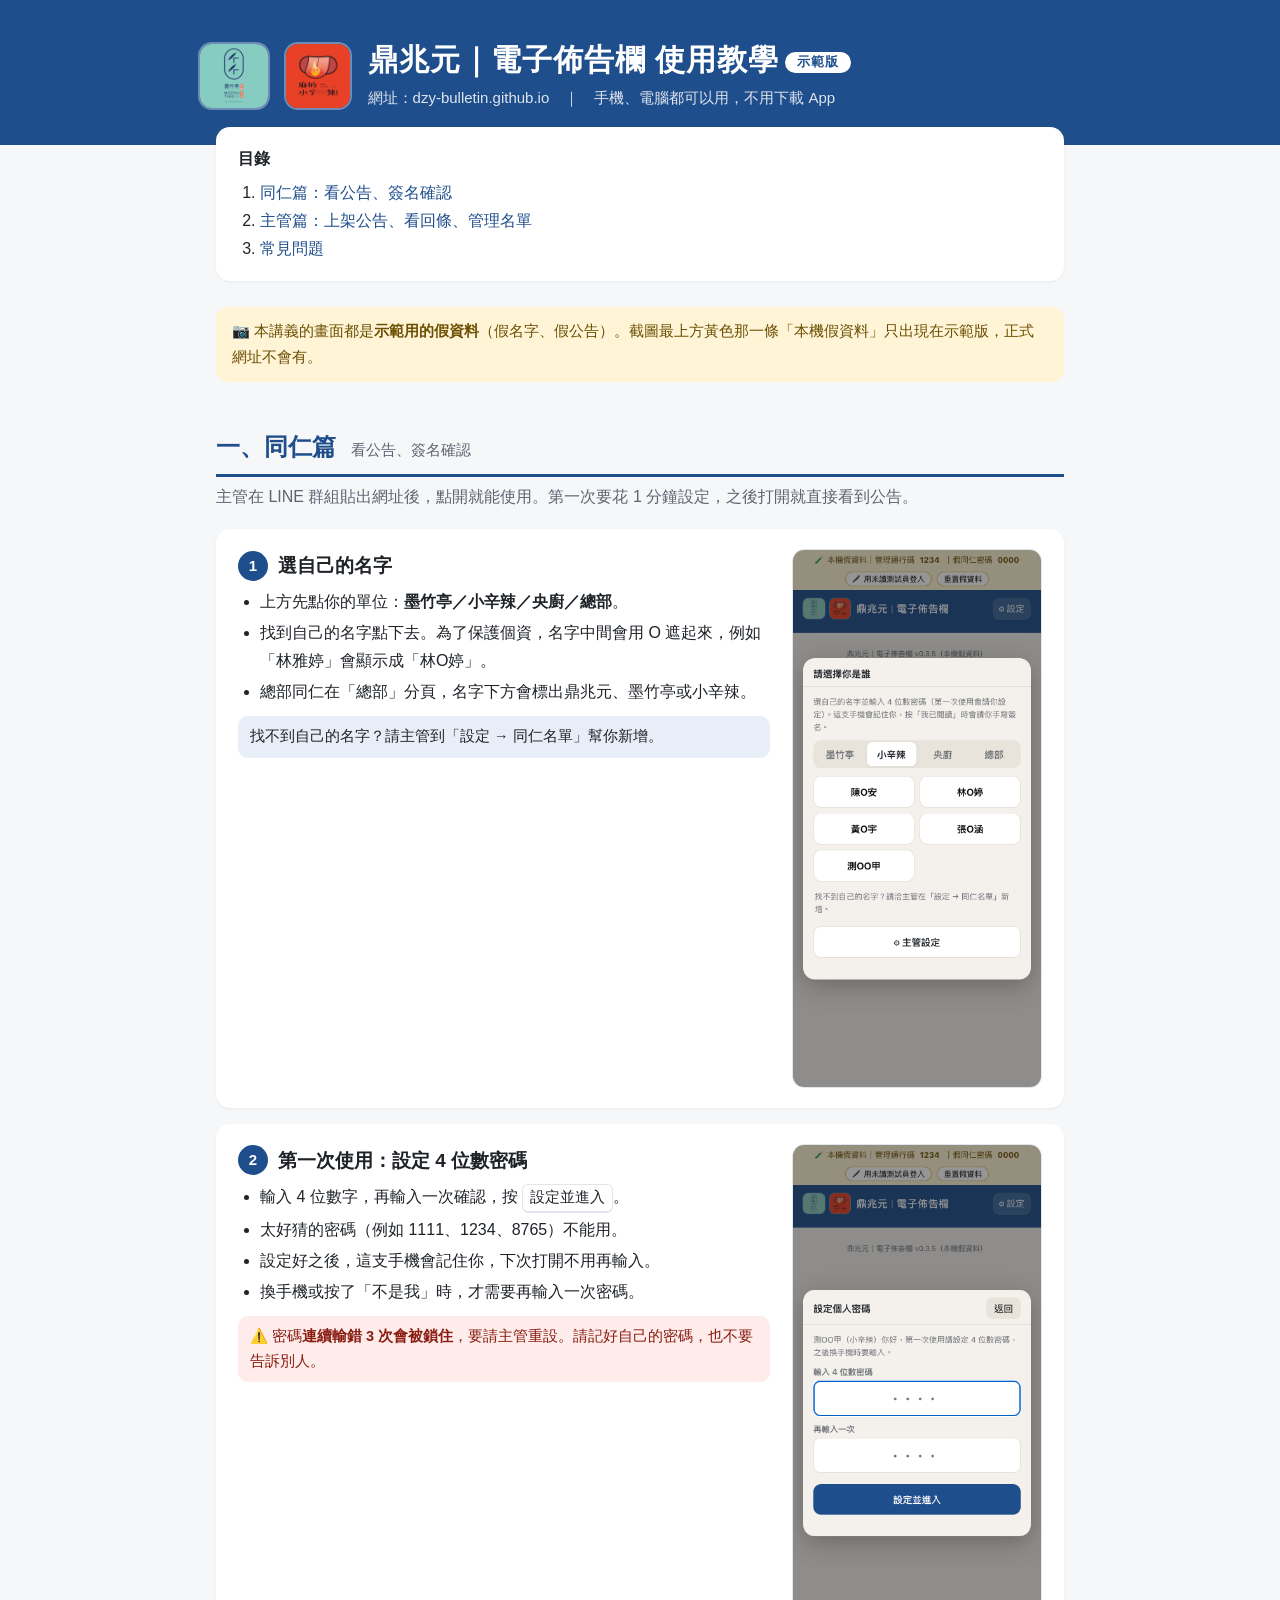
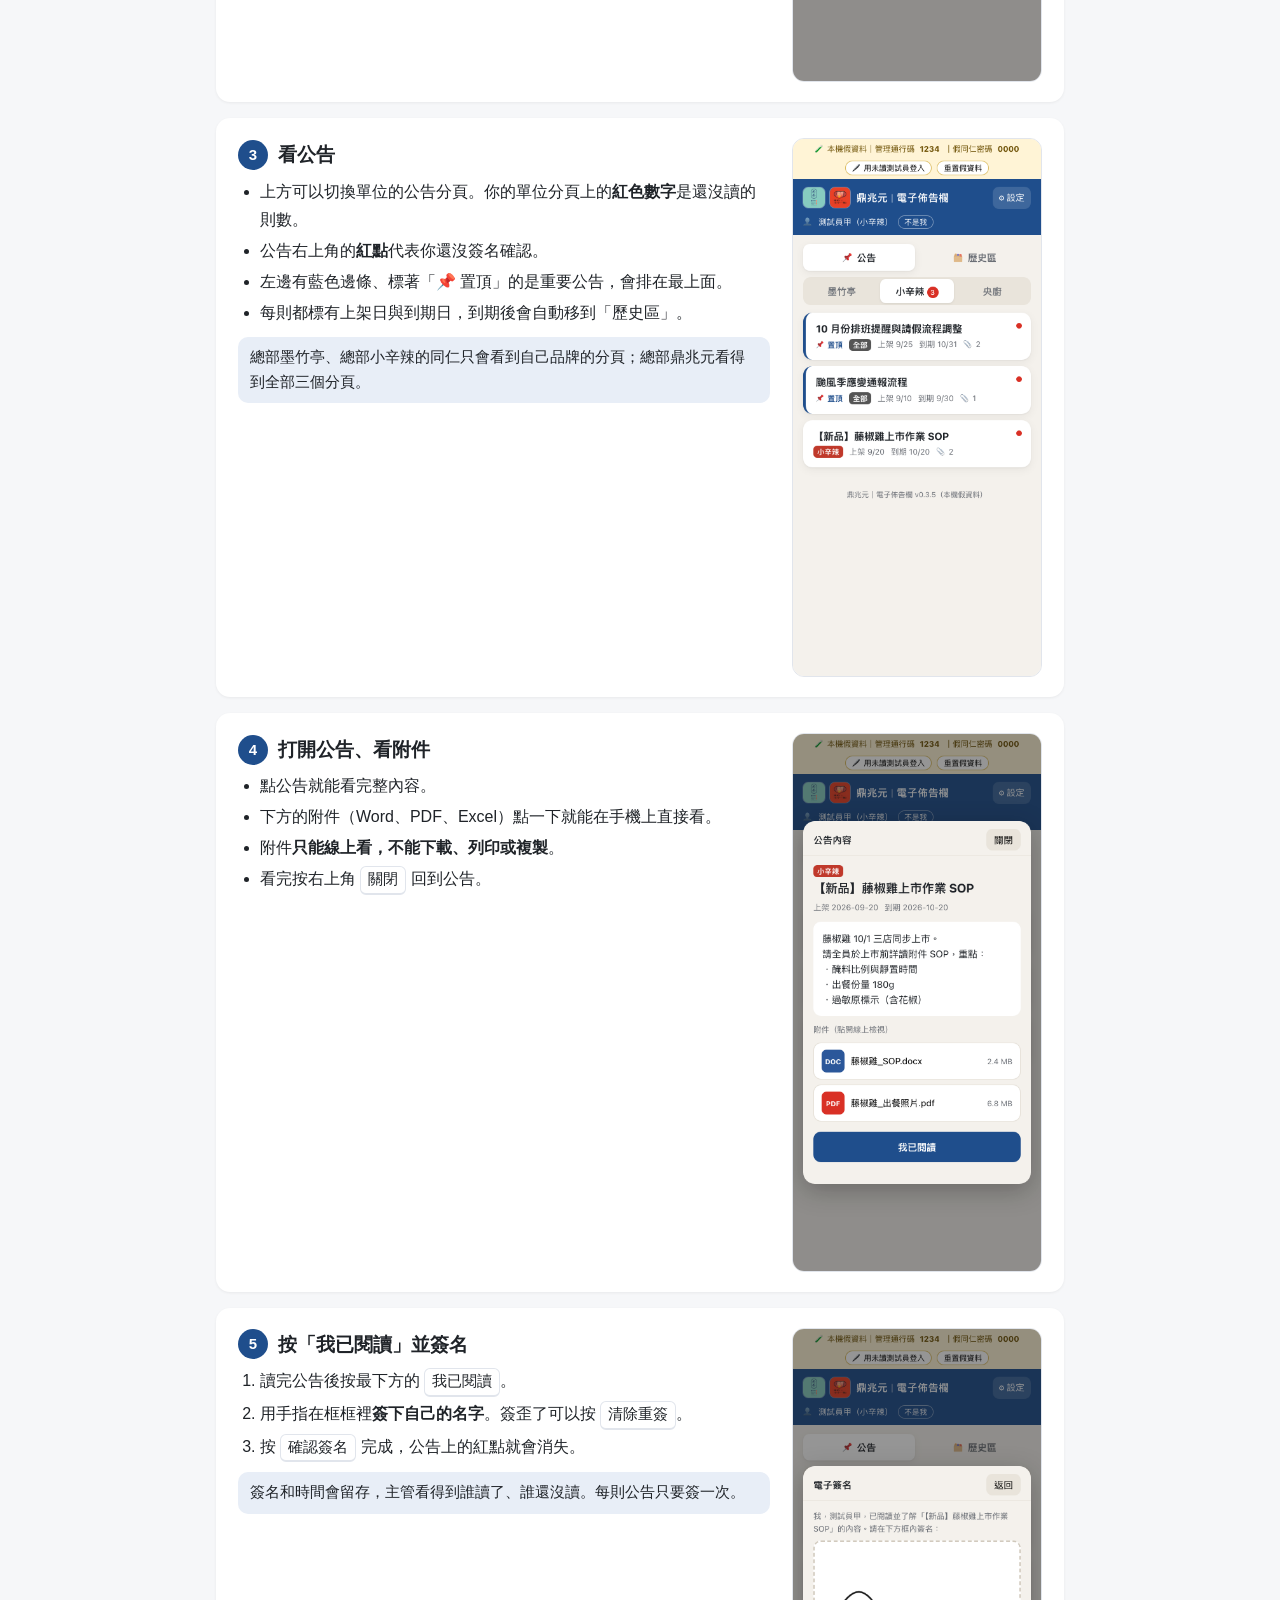
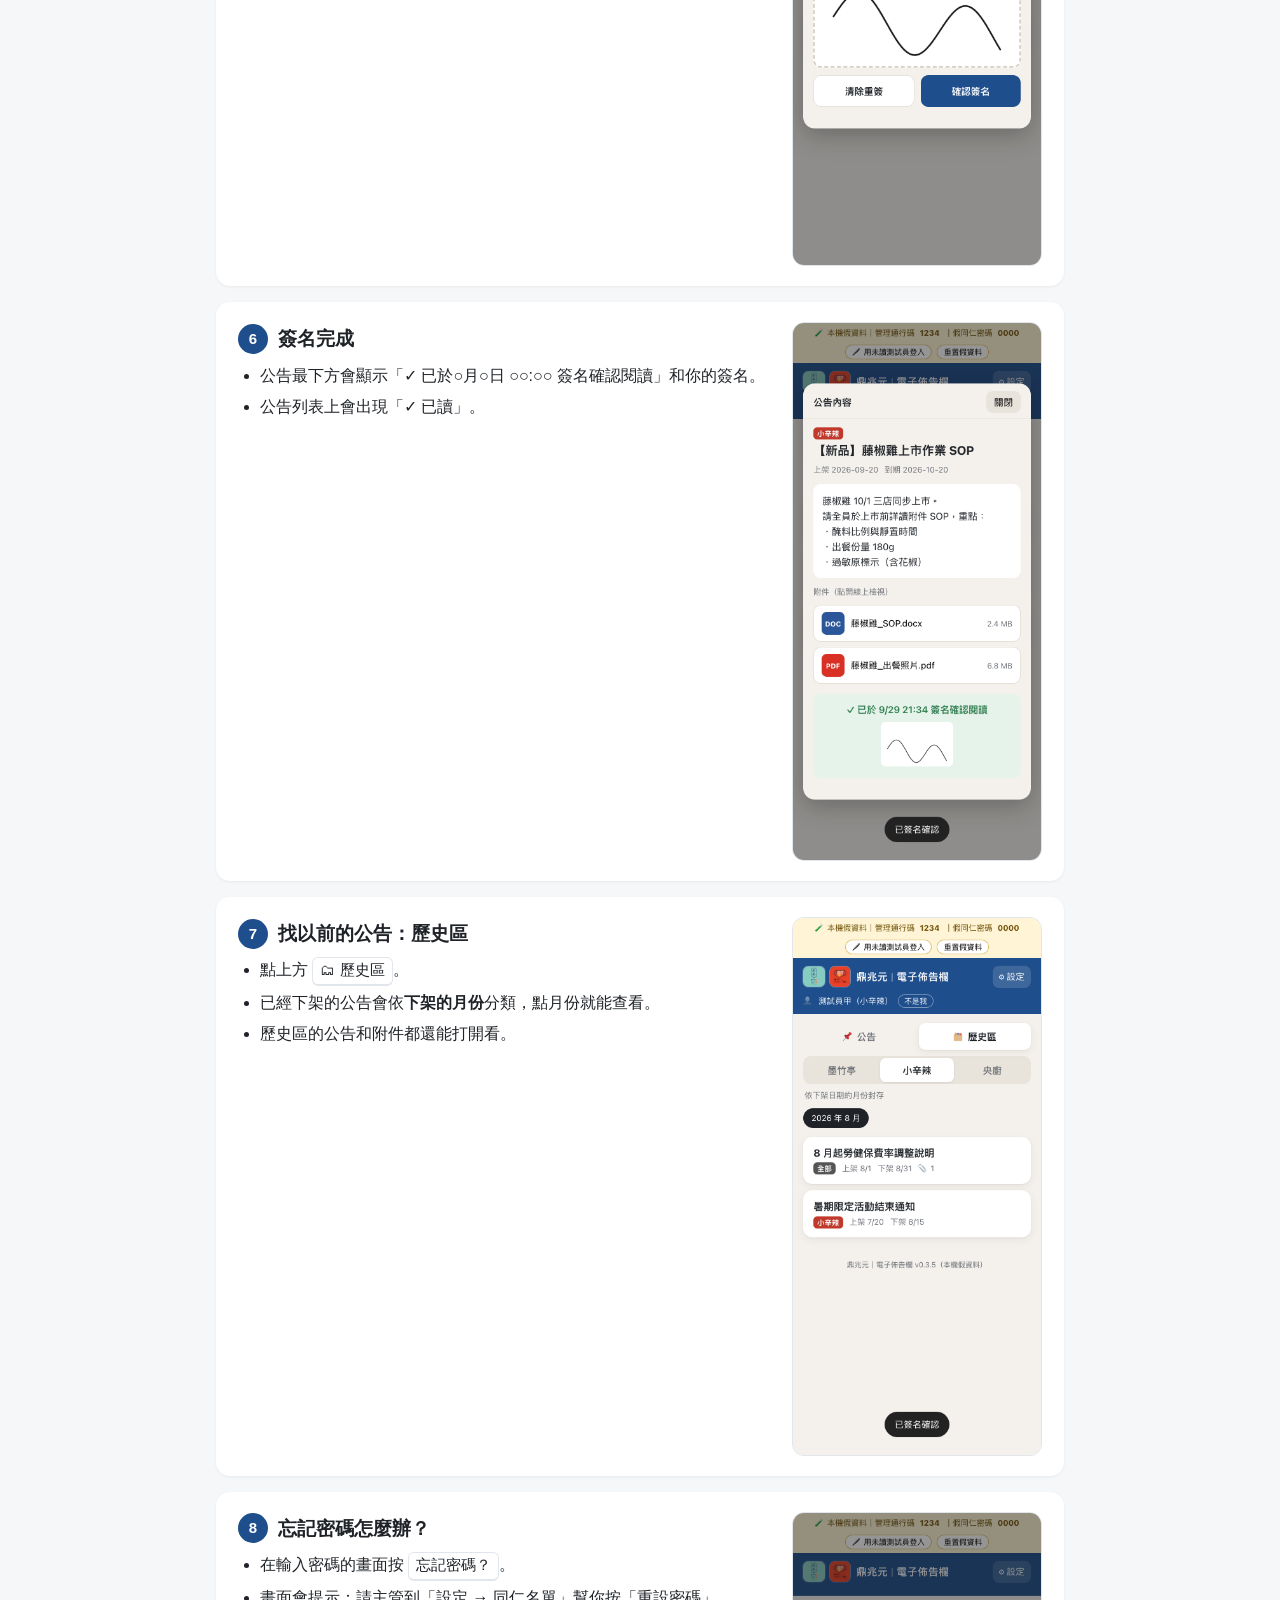
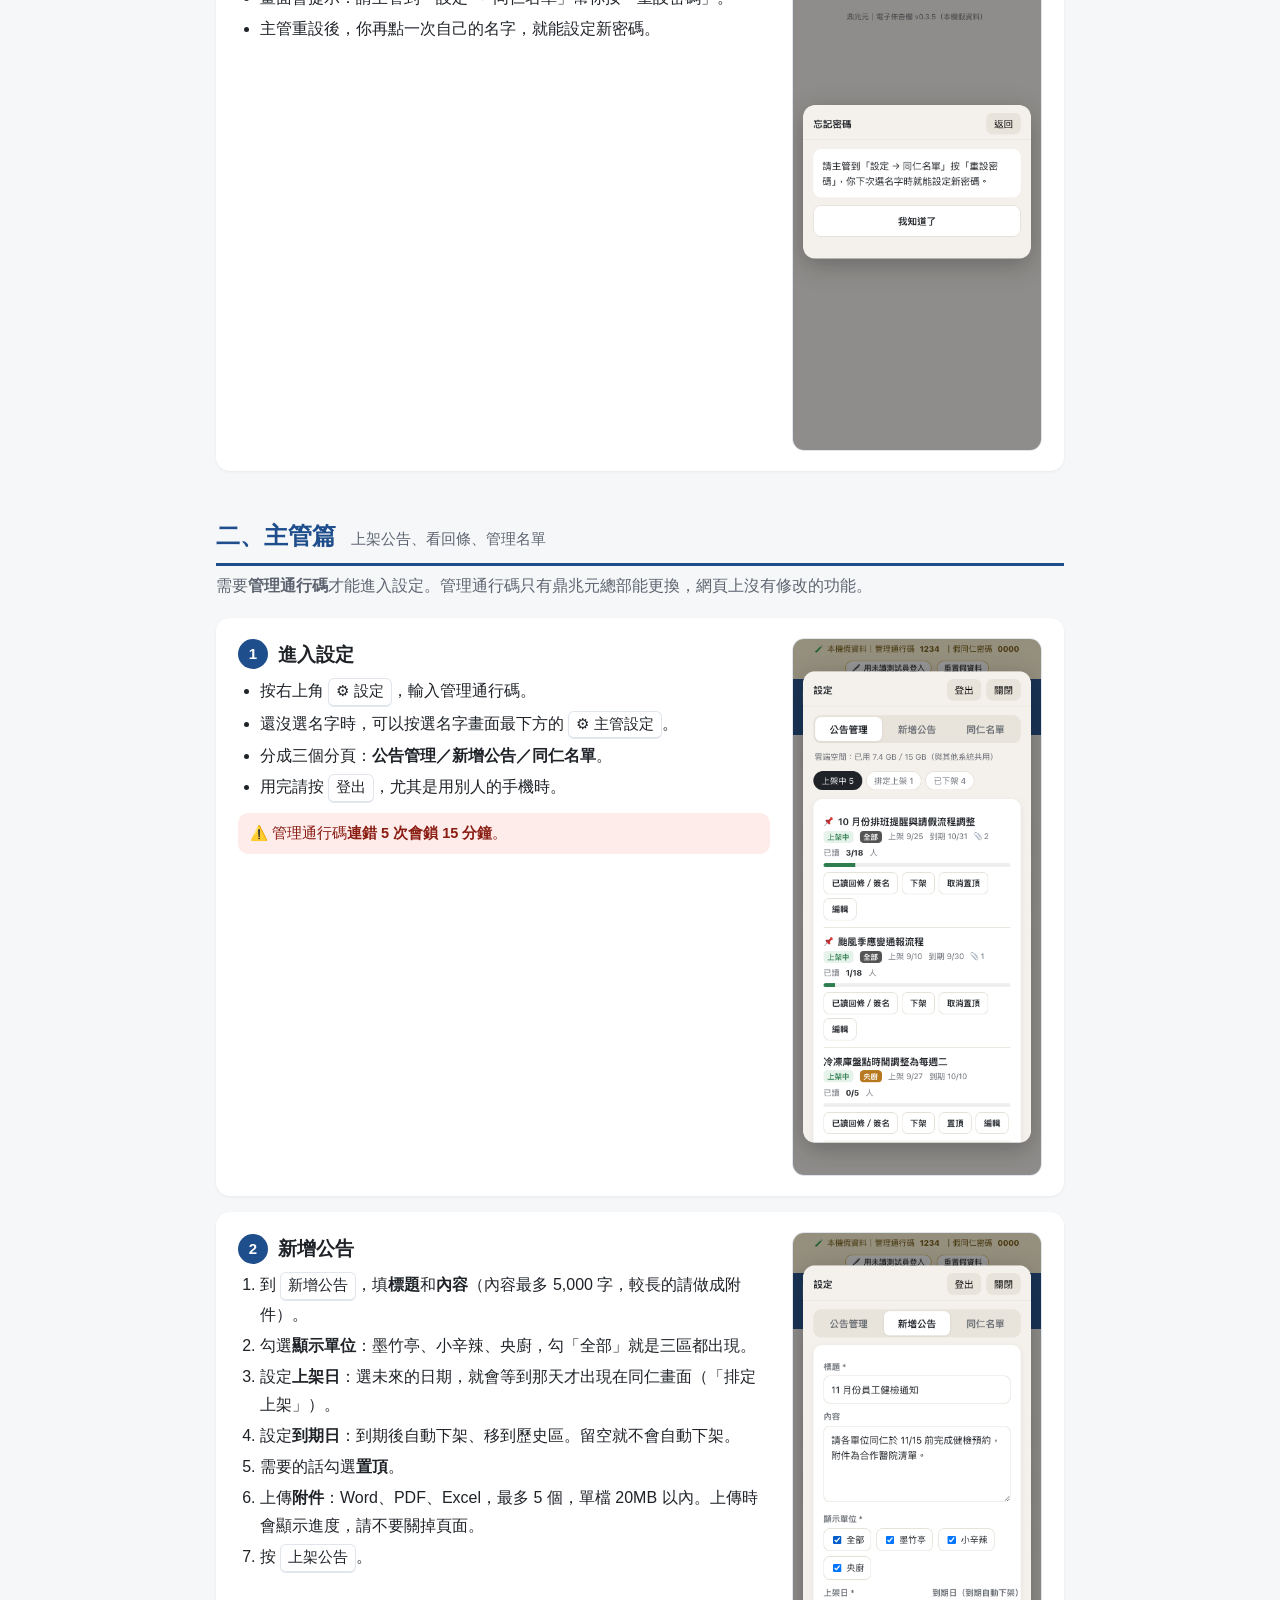
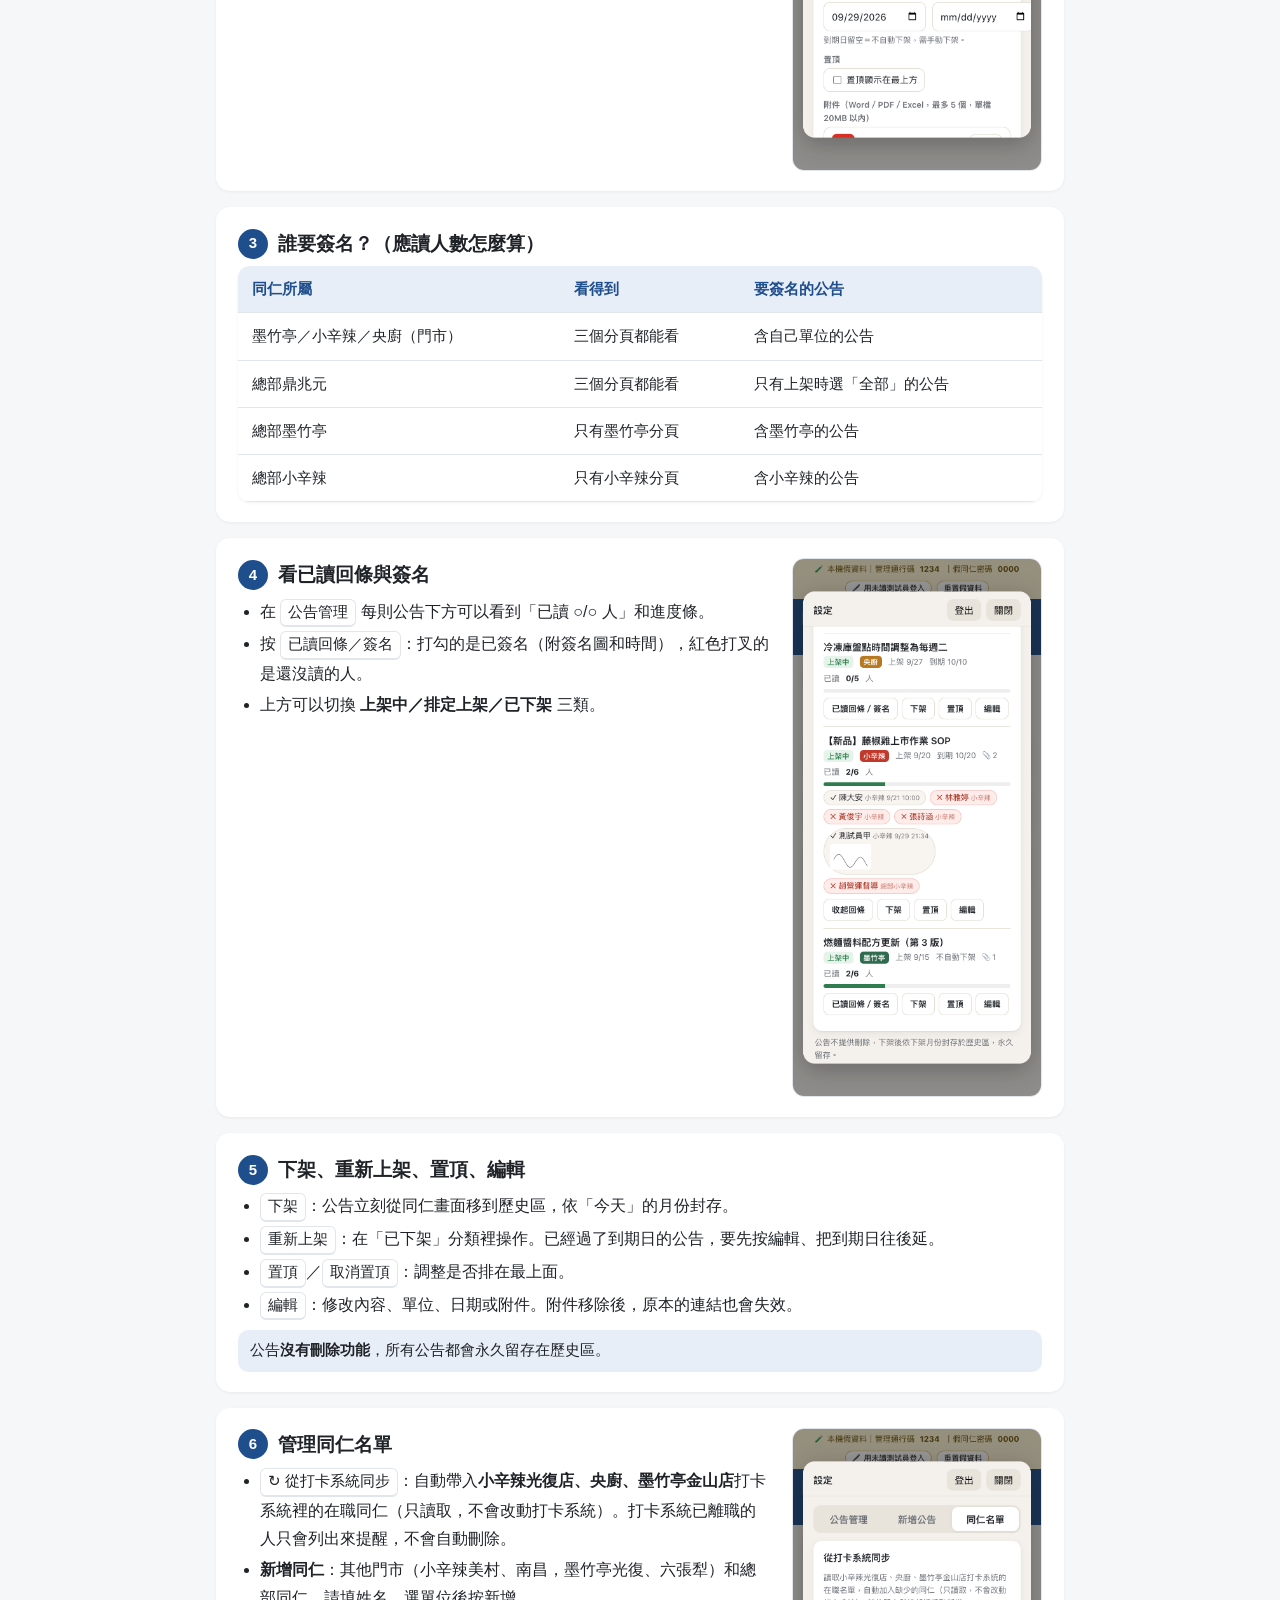
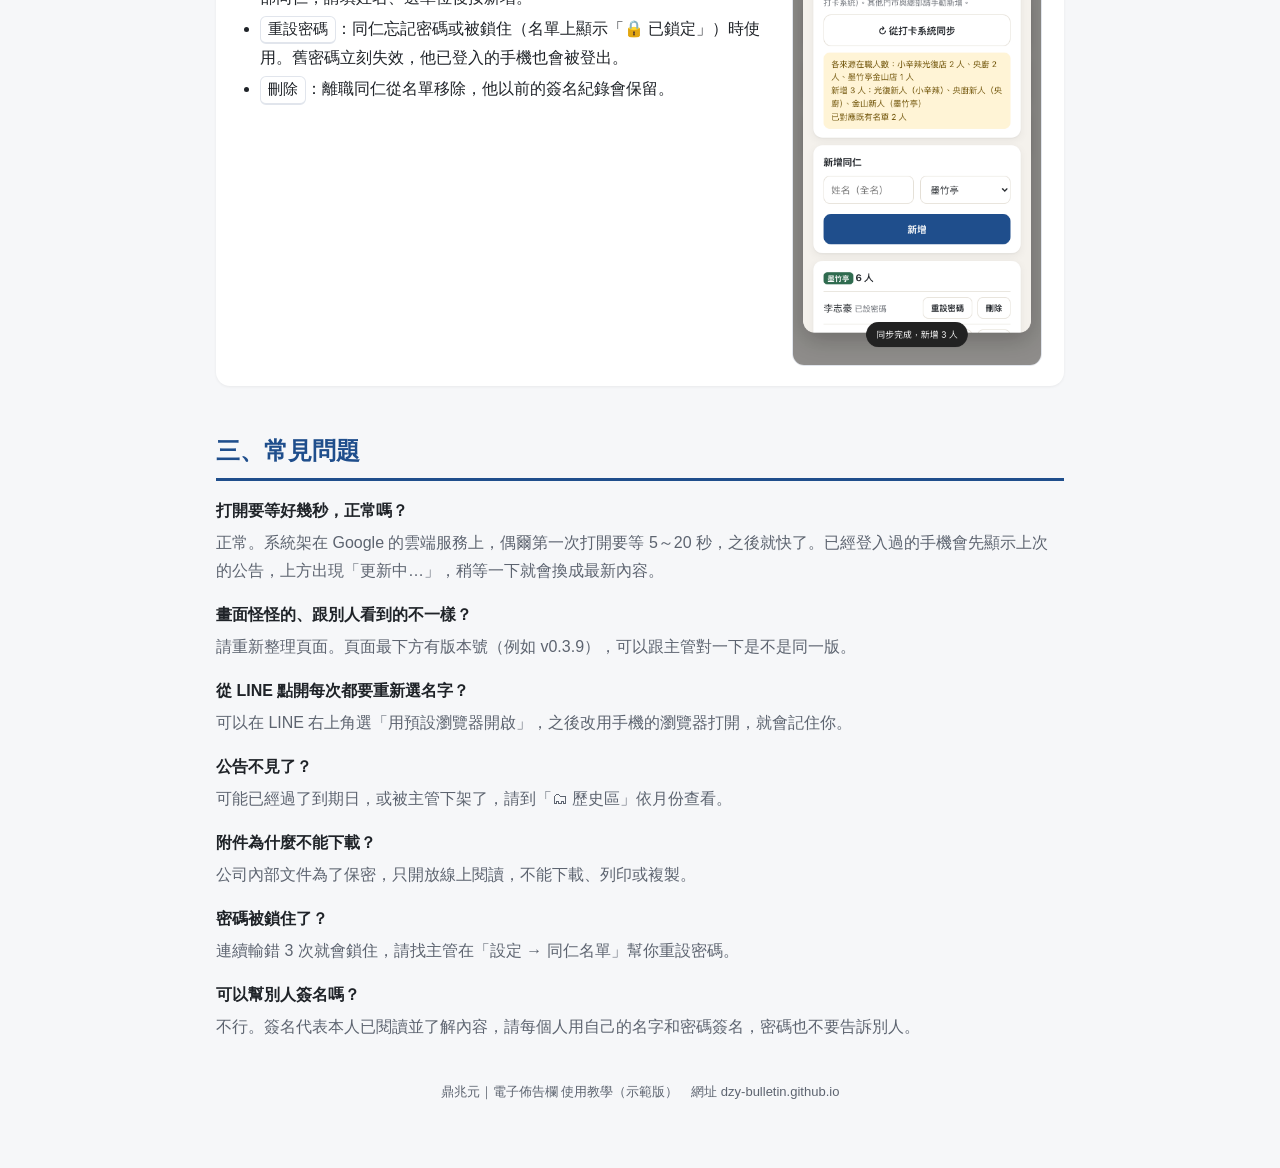
==== guide.html @ 8c230aee "docs: 使用教學講義（示範版）網頁＋A4 PDF，頁尾加教學連結 Co-Authored-By: Claude Opus 5.5 <noreply@anthropic.com>" ====
<!doctype html>
<html lang="zh-Hant">
<head>
<meta charset="utf-8">
<meta name="viewport" content="width=device-width, initial-scale=1">
<meta name="robots" content="noindex,nofollow">
<title>電子佈告欄使用教學</title>
<meta name="description" content="鼎兆元｜電子佈告欄 使用教學（示範版）：同仁如何看公告、簽名確認；主管如何上架公告、看回條、管理名單。">
<meta property="og:title" content="鼎兆元｜電子佈告欄 使用教學">
<meta property="og:description" content="同仁看公告與簽名確認、主管上架公告與管理名單，一次看懂。">
<meta property="og:image" content="https://dzy-bulletin.github.io/assets/og.jpg">
<link rel="icon" href="assets/logo-mzt.png">
<style>
:root{--brand:#1F4E8C;--brand-soft:#e8eef7;--ink:#1f2328;--sub:#5d6470;--line:#e1e5ec;--bg:#f6f7f9;--card:#fff;--warn:#fff4d6;--warn-ink:#6b4e00}
*{box-sizing:border-box}
html,body{margin:0}
body{background:var(--bg);color:var(--ink);font:16px/1.75 -apple-system,BlinkMacSystemFont,"PingFang TC","Noto Sans TC","Microsoft JhengHei",sans-serif;-webkit-font-smoothing:antialiased}
.wrap{max-width:880px;margin:0 auto;padding:0 16px 64px}
header.cover{background:var(--brand);color:#fff;padding:40px 16px 34px}
header.cover .in{max-width:880px;margin:0 auto;display:flex;gap:18px;align-items:center;flex-wrap:wrap}
header.cover img{height:64px;border-radius:12px;box-shadow:0 0 0 2px rgba(255,255,255,.35)}
header.cover h1{margin:0;font-size:30px;letter-spacing:1px;line-height:1.3}
header.cover p{margin:6px 0 0;opacity:.85;font-size:15px}
.badge{display:inline-block;background:#fff;color:var(--brand);font-weight:700;font-size:13px;border-radius:999px;padding:2px 12px;margin-left:6px;vertical-align:4px}
nav.toc{background:var(--card);border-radius:14px;box-shadow:0 1px 3px rgba(0,0,0,.06);padding:18px 22px;margin:-18px 0 26px;position:relative}
nav.toc b{display:block;margin-bottom:6px}
nav.toc ol{margin:0;padding-left:22px}
nav.toc a{color:var(--brand);text-decoration:none}
.note{background:var(--warn);color:var(--warn-ink);border-radius:12px;padding:12px 16px;font-size:14.5px;margin:0 0 22px}
h2{font-size:24px;margin:44px 0 6px;color:var(--brand);border-bottom:3px solid var(--brand);padding-bottom:6px}
h2 small{font-size:15px;color:var(--sub);font-weight:400;margin-left:8px}
.lead{color:var(--sub);margin:4px 0 18px}
.step{background:var(--card);border-radius:14px;box-shadow:0 1px 3px rgba(0,0,0,.06);padding:20px 22px;margin:0 0 16px;display:grid;grid-template-columns:1fr 250px;gap:22px;align-items:start;break-inside:avoid;page-break-inside:avoid}
.step.noimg{grid-template-columns:1fr}
.step h3{margin:0 0 6px;font-size:19px;display:flex;align-items:center;gap:10px}
.num{flex:none;width:30px;height:30px;border-radius:50%;background:var(--brand);color:#fff;display:grid;place-items:center;font-size:15px;font-weight:700}
.step ul,.step ol{margin:6px 0 0;padding-left:22px}
.step li{margin:3px 0}
.step img{width:100%;border-radius:12px;border:1px solid var(--line);display:block}
.tip{background:var(--brand-soft);border-radius:10px;padding:8px 12px;font-size:14.5px;margin-top:10px}
.warn{background:#fdecea;color:#8a1c12;border-radius:10px;padding:8px 12px;font-size:14.5px;margin-top:10px}
kbd{display:inline-block;background:#fff;border:1px solid var(--line);border-bottom-width:2px;border-radius:6px;padding:0 7px;font:inherit;font-size:.92em;white-space:nowrap}
table{width:100%;border-collapse:collapse;background:var(--card);border-radius:12px;overflow:hidden;box-shadow:0 1px 3px rgba(0,0,0,.06);font-size:15px}
th,td{padding:10px 14px;border-bottom:1px solid var(--line);text-align:left;vertical-align:top}
th{background:var(--brand-soft);color:var(--brand);white-space:nowrap}
.faq dt{font-weight:700;margin-top:16px}
.faq dd{margin:4px 0 0 0;color:var(--sub)}
footer{color:var(--sub);font-size:13px;text-align:center;margin-top:40px}
@media (max-width:640px){
  header.cover h1{font-size:24px}
  .step{grid-template-columns:1fr;padding:18px}
  .step img{max-width:300px;margin:0 auto}
}
@media print{
  @page{size:A4;margin:12mm}
  body{background:#fff;font-size:12.5pt}
  header.cover{-webkit-print-color-adjust:exact;print-color-adjust:exact;padding:24px 16px}
  nav.toc,.step,table{box-shadow:none;border:1px solid var(--line)}
  .step{grid-template-columns:1fr 200px}
  h2{break-before:page;page-break-before:always;margin-top:0}
  h2.first{break-before:auto;page-break-before:auto}
  a{color:inherit;text-decoration:none}
  .num,.badge,th,.tip,.warn,.note{-webkit-print-color-adjust:exact;print-color-adjust:exact}
}
</style>
</head>
<body>

<header class="cover"><div class="in">
  <img src="assets/logo-mzt.png" alt="墨竹亭"><img src="assets/logo-mala.jpg" alt="麻的小辛辣">
  <div><h1>鼎兆元｜電子佈告欄 使用教學<span class="badge">示範版</span></h1>
  <p>網址：dzy-bulletin.github.io　｜　手機、電腦都可以用，不用下載 App</p></div>
</div></header>

<main class="wrap">
<nav class="toc"><b>目錄</b><ol>
  <li><a href="#staff">同仁篇：看公告、簽名確認</a></li>
  <li><a href="#admin">主管篇：上架公告、看回條、管理名單</a></li>
  <li><a href="#faq">常見問題</a></li>
</ol></nav>

<div class="note">📷 本講義的畫面都是<b>示範用的假資料</b>（假名字、假公告）。截圖最上方黃色那一條「本機假資料」只出現在示範版，正式網址不會有。</div>

<!-- ================= 同仁篇 ================= -->
<h2 id="staff" class="first">一、同仁篇 <small>看公告、簽名確認</small></h2>
<p class="lead">主管在 LINE 群組貼出網址後，點開就能使用。第一次要花 1 分鐘設定，之後打開就直接看到公告。</p>

<section class="step"><div>
  <h3><span class="num">1</span>選自己的名字</h3>
  <ul>
    <li>上方先點你的單位：<b>墨竹亭／小辛辣／央廚／總部</b>。</li>
    <li>找到自己的名字點下去。為了保護個資，名字中間會用 O 遮起來，例如「林雅婷」會顯示成「林O婷」。</li>
    <li>總部同仁在「總部」分頁，名字下方會標出鼎兆元、墨竹亭或小辛辣。</li>
  </ul>
  <div class="tip">找不到自己的名字？請主管到「設定 → 同仁名單」幫你新增。</div>
</div><img src="docs/screens/01-選名字.png" alt="選名字畫面"></section>

<section class="step"><div>
  <h3><span class="num">2</span>第一次使用：設定 4 位數密碼</h3>
  <ul>
    <li>輸入 4 位數字，再輸入一次確認，按 <kbd>設定並進入</kbd>。</li>
    <li>太好猜的密碼（例如 1111、1234、8765）不能用。</li>
    <li>設定好之後，這支手機會記住你，下次打開不用再輸入。</li>
    <li>換手機或按了「不是我」時，才需要再輸入一次密碼。</li>
  </ul>
  <div class="warn">⚠️ 密碼<b>連續輸錯 3 次會被鎖住</b>，要請主管重設。請記好自己的密碼，也不要告訴別人。</div>
</div><img src="docs/screens/03-第一次設定密碼.png" alt="設定密碼畫面"></section>

<section class="step"><div>
  <h3><span class="num">3</span>看公告</h3>
  <ul>
    <li>上方可以切換單位的公告分頁。你的單位分頁上的<b>紅色數字</b>是還沒讀的則數。</li>
    <li>公告右上角的<b>紅點</b>代表你還沒簽名確認。</li>
    <li>左邊有藍色邊條、標著「📌 置頂」的是重要公告，會排在最上面。</li>
    <li>每則都標有上架日與到期日，到期後會自動移到「歷史區」。</li>
  </ul>
  <div class="tip">總部墨竹亭、總部小辛辣的同仁只會看到自己品牌的分頁；總部鼎兆元看得到全部三個分頁。</div>
</div><img src="docs/screens/04-公告列表.png" alt="公告列表畫面"></section>

<section class="step"><div>
  <h3><span class="num">4</span>打開公告、看附件</h3>
  <ul>
    <li>點公告就能看完整內容。</li>
    <li>下方的附件（Word、PDF、Excel）點一下就能在手機上直接看。</li>
    <li>附件<b>只能線上看，不能下載、列印或複製</b>。</li>
    <li>看完按右上角 <kbd>關閉</kbd> 回到公告。</li>
  </ul>
</div><img src="docs/screens/05-公告內容.png" alt="公告內容畫面"></section>

<section class="step"><div>
  <h3><span class="num">5</span>按「我已閱讀」並簽名</h3>
  <ol>
    <li>讀完公告後按最下方的 <kbd>我已閱讀</kbd>。</li>
    <li>用手指在框框裡<b>簽下自己的名字</b>。簽歪了可以按 <kbd>清除重簽</kbd>。</li>
    <li>按 <kbd>確認簽名</kbd> 完成，公告上的紅點就會消失。</li>
  </ol>
  <div class="tip">簽名和時間會留存，主管看得到誰讀了、誰還沒讀。每則公告只要簽一次。</div>
</div><img src="docs/screens/07-手寫簽名.png" alt="手寫簽名畫面"></section>

<section class="step"><div>
  <h3><span class="num">6</span>簽名完成</h3>
  <ul>
    <li>公告最下方會顯示「✓ 已於○月○日 ○○:○○ 簽名確認閱讀」和你的簽名。</li>
    <li>公告列表上會出現「✓ 已讀」。</li>
  </ul>
</div><img src="docs/screens/08-簽名完成.png" alt="簽名完成畫面"></section>

<section class="step"><div>
  <h3><span class="num">7</span>找以前的公告：歷史區</h3>
  <ul>
    <li>點上方 <kbd>🗂 歷史區</kbd>。</li>
    <li>已經下架的公告會依<b>下架的月份</b>分類，點月份就能查看。</li>
    <li>歷史區的公告和附件都還能打開看。</li>
  </ul>
</div><img src="docs/screens/09-歷史區.png" alt="歷史區畫面"></section>

<section class="step"><div>
  <h3><span class="num">8</span>忘記密碼怎麼辦？</h3>
  <ul>
    <li>在輸入密碼的畫面按 <kbd>忘記密碼？</kbd>。</li>
    <li>畫面會提示：請主管到「設定 → 同仁名單」幫你按「重設密碼」。</li>
    <li>主管重設後，你再點一次自己的名字，就能設定新密碼。</li>
  </ul>
</div><img src="docs/screens/11-忘記密碼.png" alt="忘記密碼畫面"></section>

<!-- ================= 主管篇 ================= -->
<h2 id="admin">二、主管篇 <small>上架公告、看回條、管理名單</small></h2>
<p class="lead">需要<b>管理通行碼</b>才能進入設定。管理通行碼只有鼎兆元總部能更換，網頁上沒有修改的功能。</p>

<section class="step"><div>
  <h3><span class="num">1</span>進入設定</h3>
  <ul>
    <li>按右上角 <kbd>⚙ 設定</kbd>，輸入管理通行碼。</li>
    <li>還沒選名字時，可以按選名字畫面最下方的 <kbd>⚙ 主管設定</kbd>。</li>
    <li>分成三個分頁：<b>公告管理／新增公告／同仁名單</b>。</li>
    <li>用完請按 <kbd>登出</kbd>，尤其是用別人的手機時。</li>
  </ul>
  <div class="warn">⚠️ 管理通行碼<b>連錯 5 次會鎖 15 分鐘</b>。</div>
</div><img src="docs/screens/12-設定-公告管理.png" alt="公告管理畫面"></section>

<section class="step"><div>
  <h3><span class="num">2</span>新增公告</h3>
  <ol>
    <li>到 <kbd>新增公告</kbd>，填<b>標題</b>和<b>內容</b>（內容最多 5,000 字，較長的請做成附件）。</li>
    <li>勾選<b>顯示單位</b>：墨竹亭、小辛辣、央廚，勾「全部」就是三區都出現。</li>
    <li>設定<b>上架日</b>：選未來的日期，就會等到那天才出現在同仁畫面（「排定上架」）。</li>
    <li>設定<b>到期日</b>：到期後自動下架、移到歷史區。留空就不會自動下架。</li>
    <li>需要的話勾選<b>置頂</b>。</li>
    <li>上傳<b>附件</b>：Word、PDF、Excel，最多 5 個，單檔 20MB 以內。上傳時會顯示進度，請不要關掉頁面。</li>
    <li>按 <kbd>上架公告</kbd>。</li>
  </ol>
</div><img src="docs/screens/14-設定-新增公告.png" alt="新增公告畫面"></section>

<section class="step noimg"><div>
  <h3><span class="num">3</span>誰要簽名？（應讀人數怎麼算）</h3>
  <table>
    <tr><th>同仁所屬</th><th>看得到</th><th>要簽名的公告</th></tr>
    <tr><td>墨竹亭／小辛辣／央廚（門市）</td><td>三個分頁都能看</td><td>含自己單位的公告</td></tr>
    <tr><td>總部鼎兆元</td><td>三個分頁都能看</td><td>只有上架時選「全部」的公告</td></tr>
    <tr><td>總部墨竹亭</td><td>只有墨竹亭分頁</td><td>含墨竹亭的公告</td></tr>
    <tr><td>總部小辛辣</td><td>只有小辛辣分頁</td><td>含小辛辣的公告</td></tr>
  </table>
</div></section>

<section class="step"><div>
  <h3><span class="num">4</span>看已讀回條與簽名</h3>
  <ul>
    <li>在 <kbd>公告管理</kbd> 每則公告下方可以看到「已讀 ○/○ 人」和進度條。</li>
    <li>按 <kbd>已讀回條／簽名</kbd>：打勾的是已簽名（附簽名圖和時間），紅色打叉的是還沒讀的人。</li>
    <li>上方可以切換 <b>上架中／排定上架／已下架</b> 三類。</li>
  </ul>
</div><img src="docs/screens/13-設定-已讀回條.png" alt="已讀回條畫面"></section>

<section class="step noimg"><div>
  <h3><span class="num">5</span>下架、重新上架、置頂、編輯</h3>
  <ul>
    <li><kbd>下架</kbd>：公告立刻從同仁畫面移到歷史區，依「今天」的月份封存。</li>
    <li><kbd>重新上架</kbd>：在「已下架」分類裡操作。已經過了到期日的公告，要先按編輯、把到期日往後延。</li>
    <li><kbd>置頂</kbd>／<kbd>取消置頂</kbd>：調整是否排在最上面。</li>
    <li><kbd>編輯</kbd>：修改內容、單位、日期或附件。附件移除後，原本的連結也會失效。</li>
  </ul>
  <div class="tip">公告<b>沒有刪除功能</b>，所有公告都會永久留存在歷史區。</div>
</div></section>

<section class="step"><div>
  <h3><span class="num">6</span>管理同仁名單</h3>
  <ul>
    <li><kbd>↻ 從打卡系統同步</kbd>：自動帶入<b>小辛辣光復店、央廚、墨竹亭金山店</b>打卡系統裡的在職同仁（只讀取，不會改動打卡系統）。打卡系統已離職的人只會列出來提醒，不會自動刪除。</li>
    <li><b>新增同仁</b>：其他門市（小辛辣美村、南昌，墨竹亭光復、六張犁）和總部同仁，請填姓名、選單位後按新增。</li>
    <li><kbd>重設密碼</kbd>：同仁忘記密碼或被鎖住（名單上顯示「🔒 已鎖定」）時使用。舊密碼立刻失效，他已登入的手機也會被登出。</li>
    <li><kbd>刪除</kbd>：離職同仁從名單移除，他以前的簽名紀錄會保留。</li>
  </ul>
</div><img src="docs/screens/15-設定-同仁名單與打卡同步.png" alt="同仁名單畫面"></section>

<!-- ================= 常見問題 ================= -->
<h2 id="faq">三、常見問題</h2>
<dl class="faq">
  <dt>打開要等好幾秒，正常嗎？</dt>
  <dd>正常。系統架在 Google 的雲端服務上，偶爾第一次打開要等 5～20 秒，之後就快了。已經登入過的手機會先顯示上次的公告，上方出現「更新中…」，稍等一下就會換成最新內容。</dd>
  <dt>畫面怪怪的、跟別人看到的不一樣？</dt>
  <dd>請重新整理頁面。頁面最下方有版本號（例如 v0.3.9），可以跟主管對一下是不是同一版。</dd>
  <dt>從 LINE 點開每次都要重新選名字？</dt>
  <dd>可以在 LINE 右上角選「用預設瀏覽器開啟」，之後改用手機的瀏覽器打開，就會記住你。</dd>
  <dt>公告不見了？</dt>
  <dd>可能已經過了到期日，或被主管下架了，請到「🗂 歷史區」依月份查看。</dd>
  <dt>附件為什麼不能下載？</dt>
  <dd>公司內部文件為了保密，只開放線上閱讀，不能下載、列印或複製。</dd>
  <dt>密碼被鎖住了？</dt>
  <dd>連續輸錯 3 次就會鎖住，請找主管在「設定 → 同仁名單」幫你重設密碼。</dd>
  <dt>可以幫別人簽名嗎？</dt>
  <dd>不行。簽名代表本人已閱讀並了解內容，請每個人用自己的名字和密碼簽名，密碼也不要告訴別人。</dd>
</dl>

<footer>鼎兆元｜電子佈告欄 使用教學（示範版）　網址 dzy-bulletin.github.io</footer>
</main>
</body>
</html>
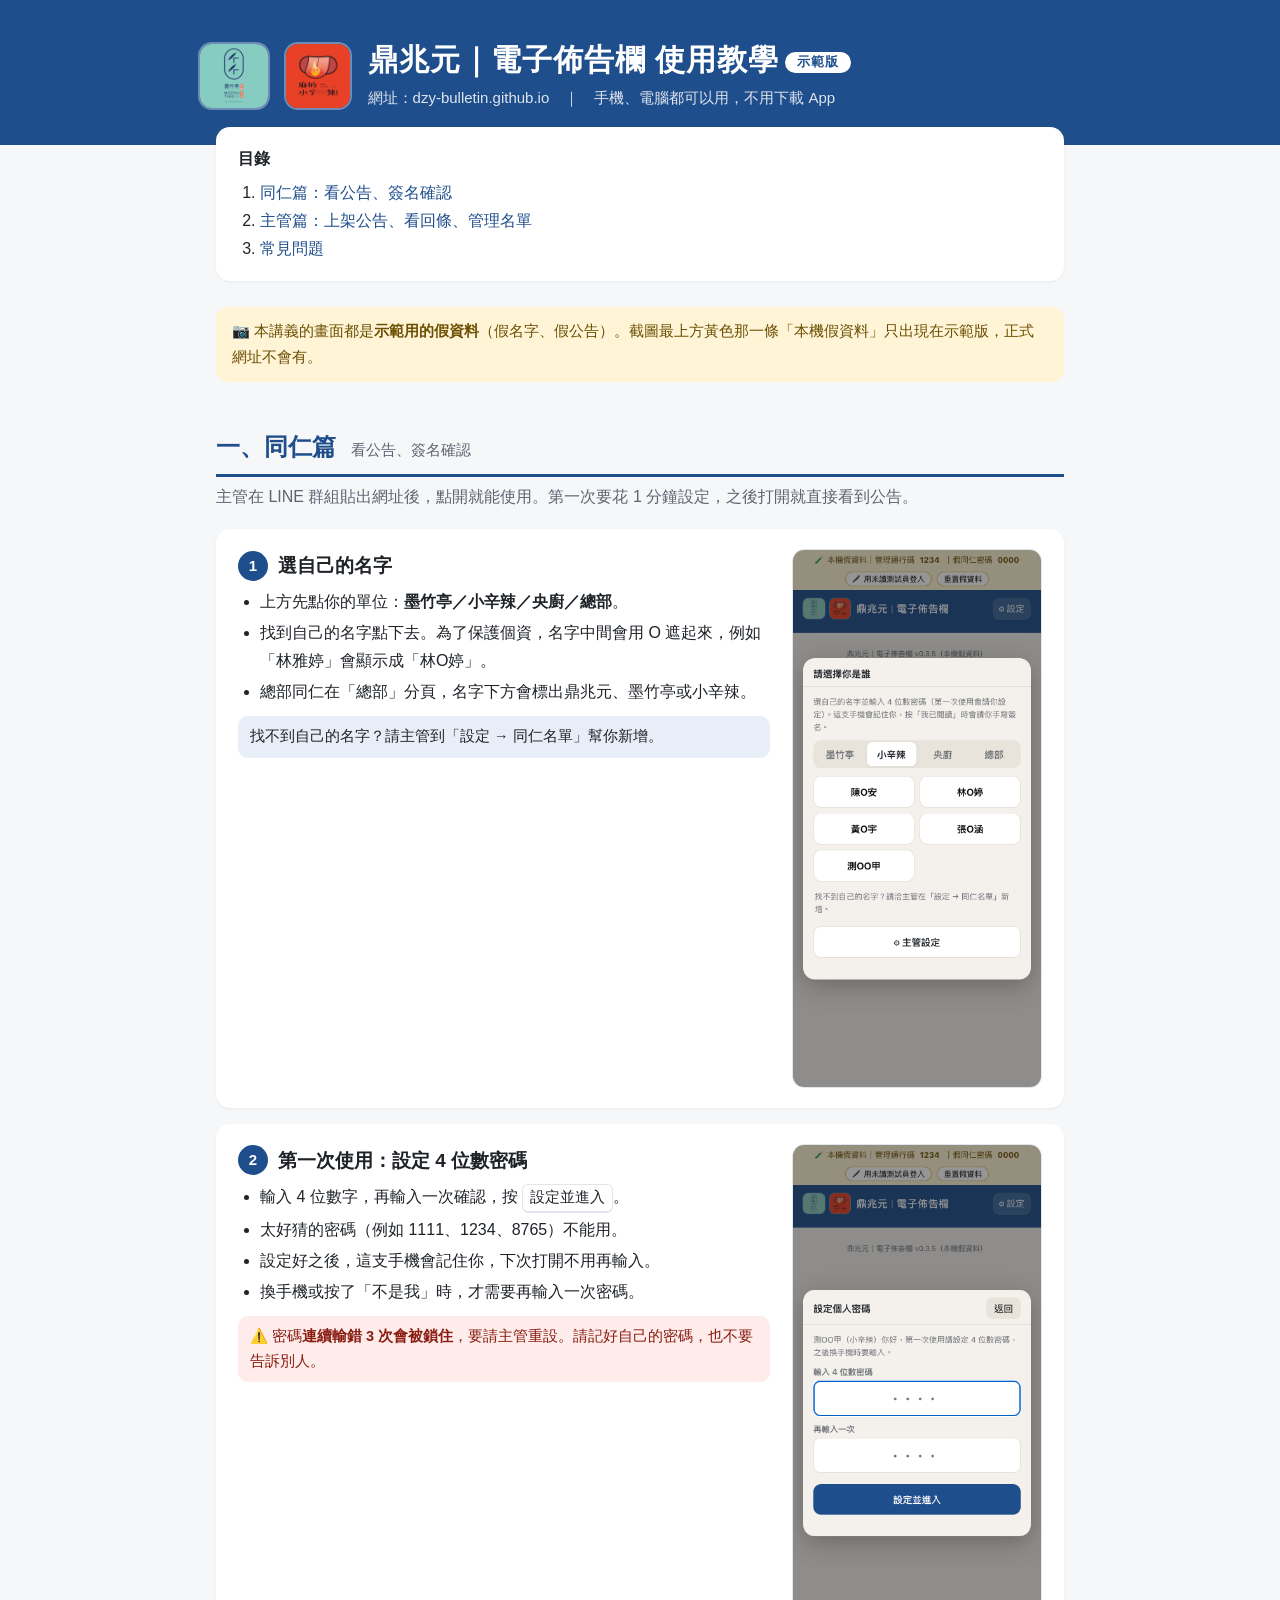
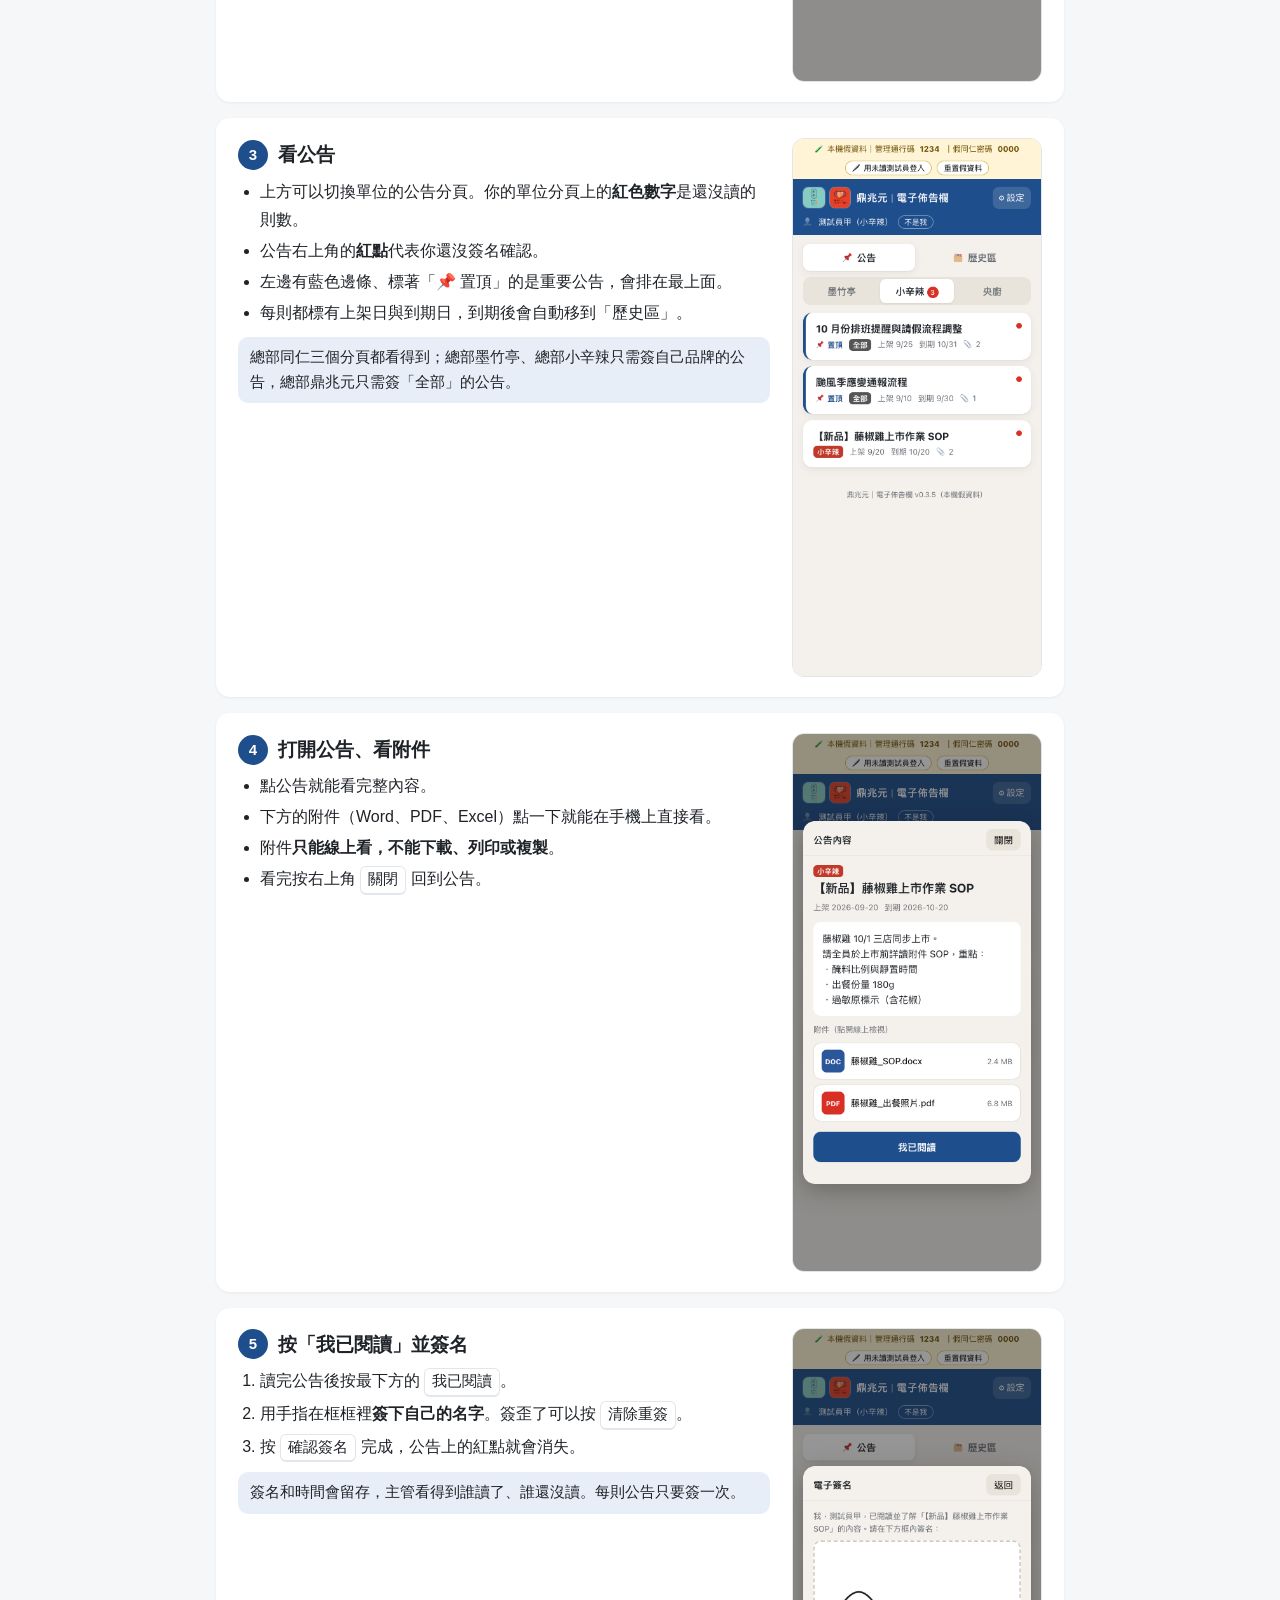
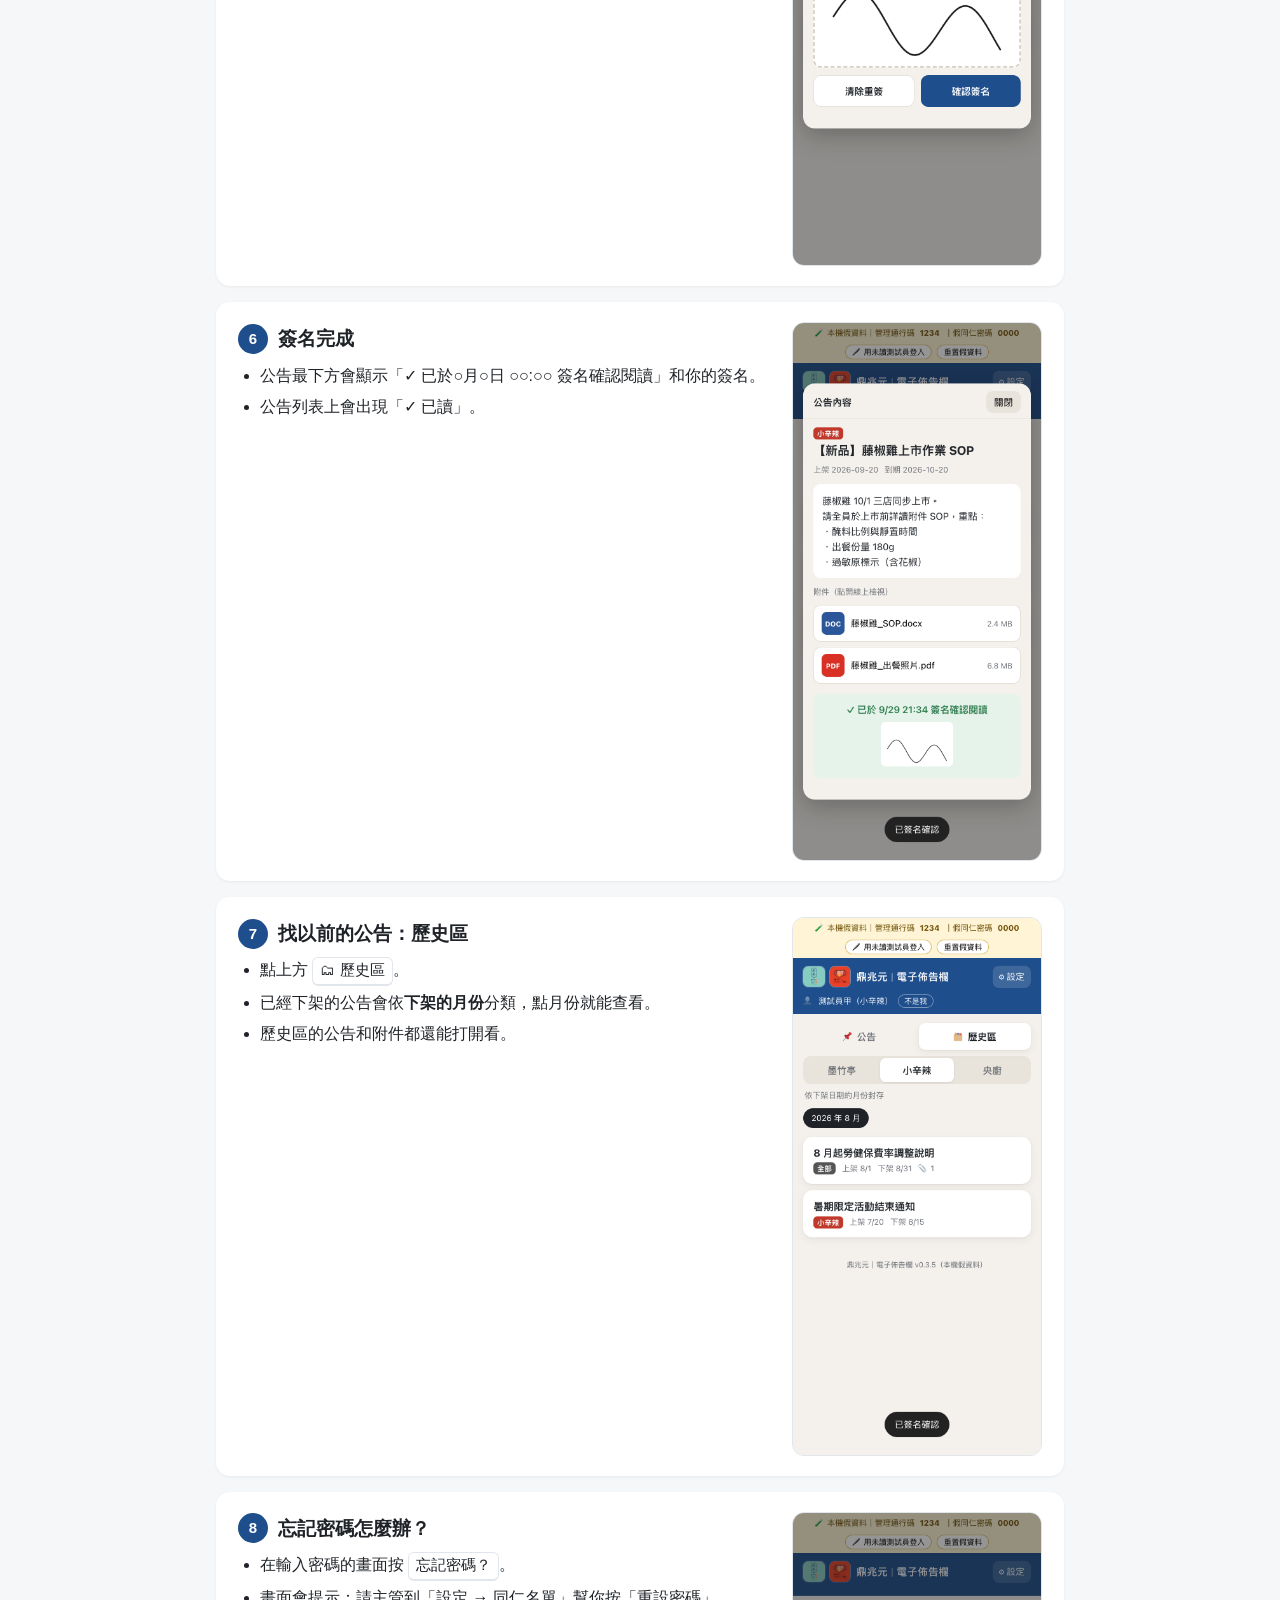
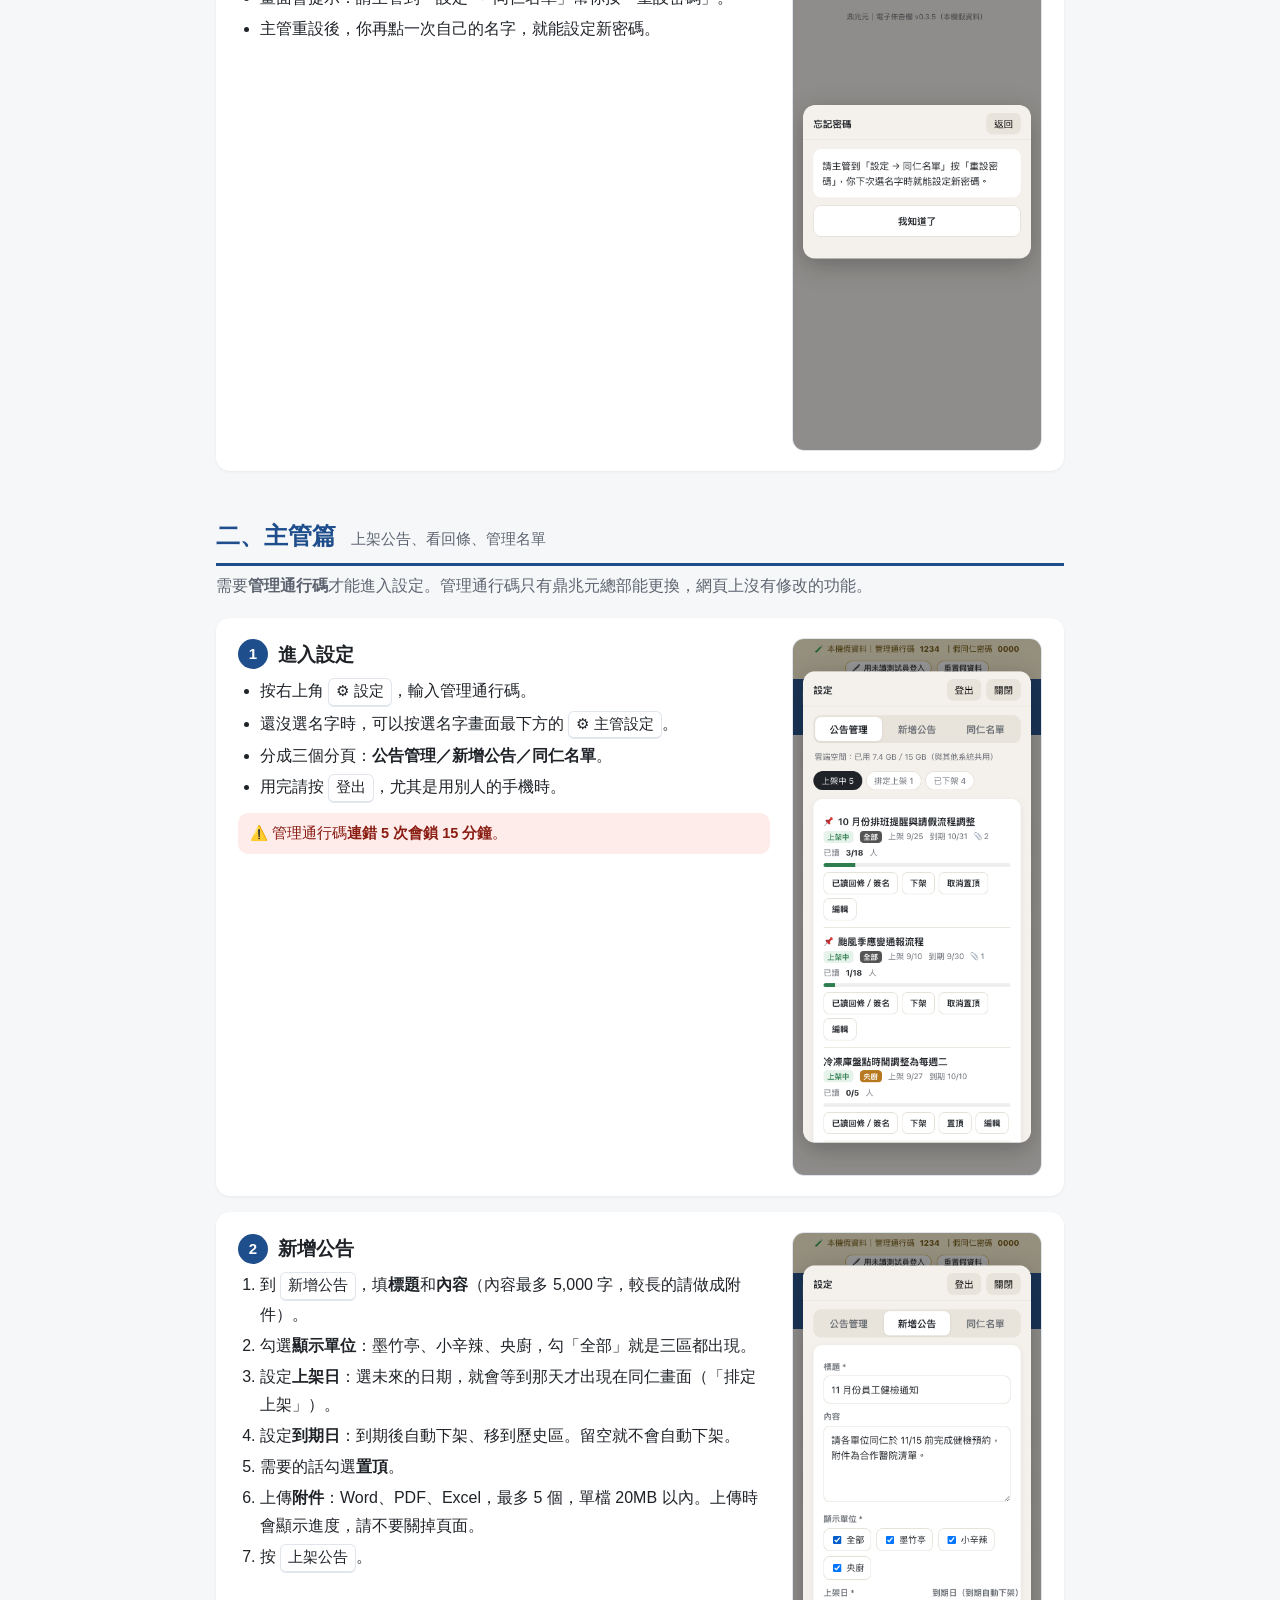
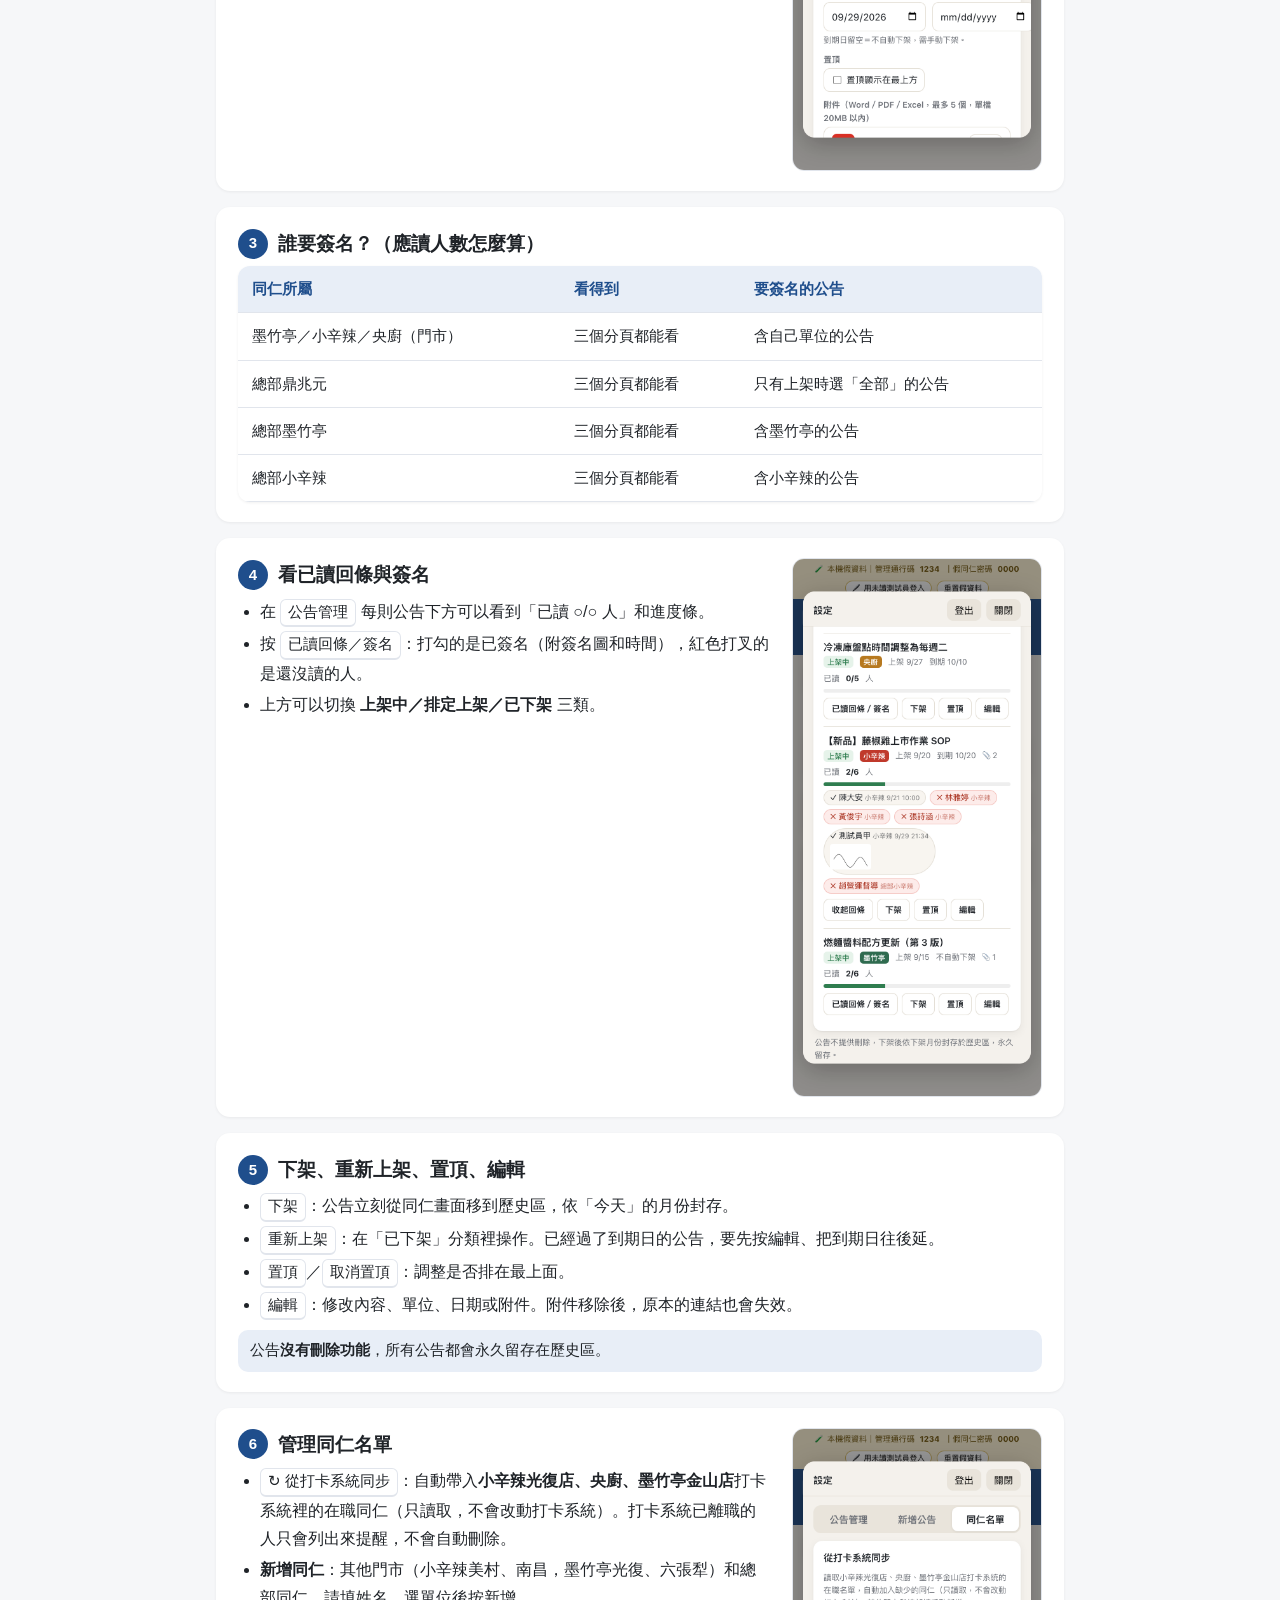
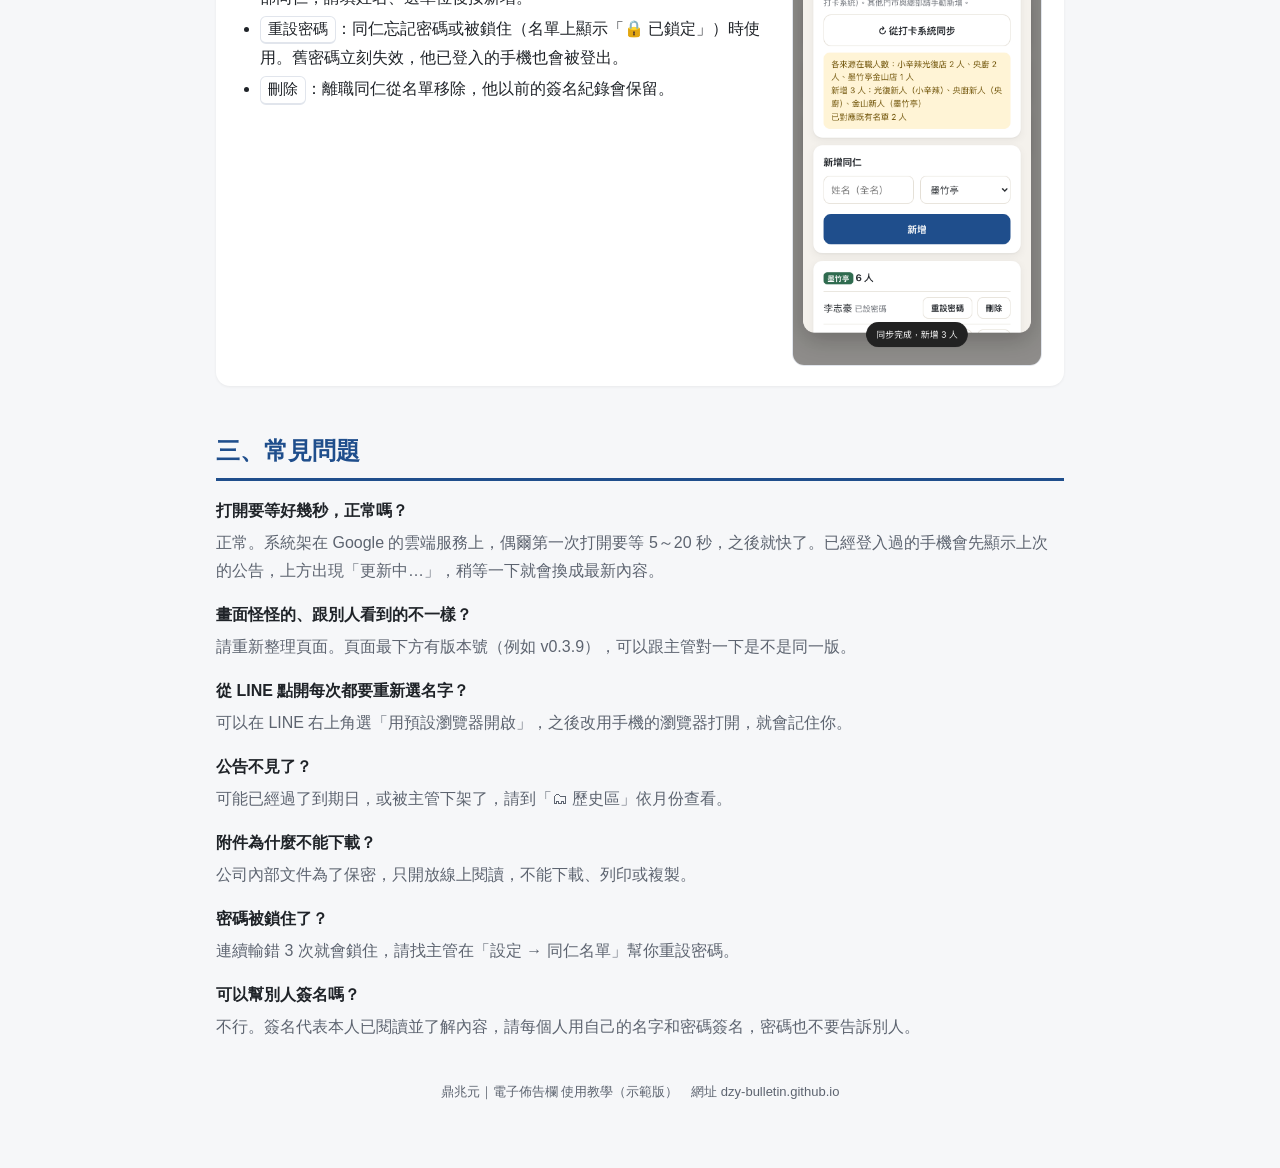
==== commit 216631a6: "v0.4.2：總部墨竹亭／小辛辣改為三個分頁都看得到，只簽自己品牌（Eason 改）；假後端加資料帶入測試注入入口 Co-Authored-By: Claude Opus 5.5 <noreply@a" ====
--- a/guide.html
+++ b/guide.html
@@ -114,7 +114,7 @@
     <li>左邊有藍色邊條、標著「📌 置頂」的是重要公告，會排在最上面。</li>
     <li>每則都標有上架日與到期日，到期後會自動移到「歷史區」。</li>
   </ul>
-  <div class="tip">總部墨竹亭、總部小辛辣的同仁只會看到自己品牌的分頁；總部鼎兆元看得到全部三個分頁。</div>
+  <div class="tip">總部同仁三個分頁都看得到；總部墨竹亭、總部小辛辣只需簽自己品牌的公告，總部鼎兆元只需簽「全部」的公告。</div>
 </div><img src="docs/screens/04-公告列表.png" alt="公告列表畫面"></section>
 
 <section class="step"><div>
@@ -197,8 +197,8 @@
     <tr><th>同仁所屬</th><th>看得到</th><th>要簽名的公告</th></tr>
     <tr><td>墨竹亭／小辛辣／央廚（門市）</td><td>三個分頁都能看</td><td>含自己單位的公告</td></tr>
     <tr><td>總部鼎兆元</td><td>三個分頁都能看</td><td>只有上架時選「全部」的公告</td></tr>
-    <tr><td>總部墨竹亭</td><td>只有墨竹亭分頁</td><td>含墨竹亭的公告</td></tr>
-    <tr><td>總部小辛辣</td><td>只有小辛辣分頁</td><td>含小辛辣的公告</td></tr>
+    <tr><td>總部墨竹亭</td><td>三個分頁都能看</td><td>含墨竹亭的公告</td></tr>
+    <tr><td>總部小辛辣</td><td>三個分頁都能看</td><td>含小辛辣的公告</td></tr>
   </table>
 </div></section>
 
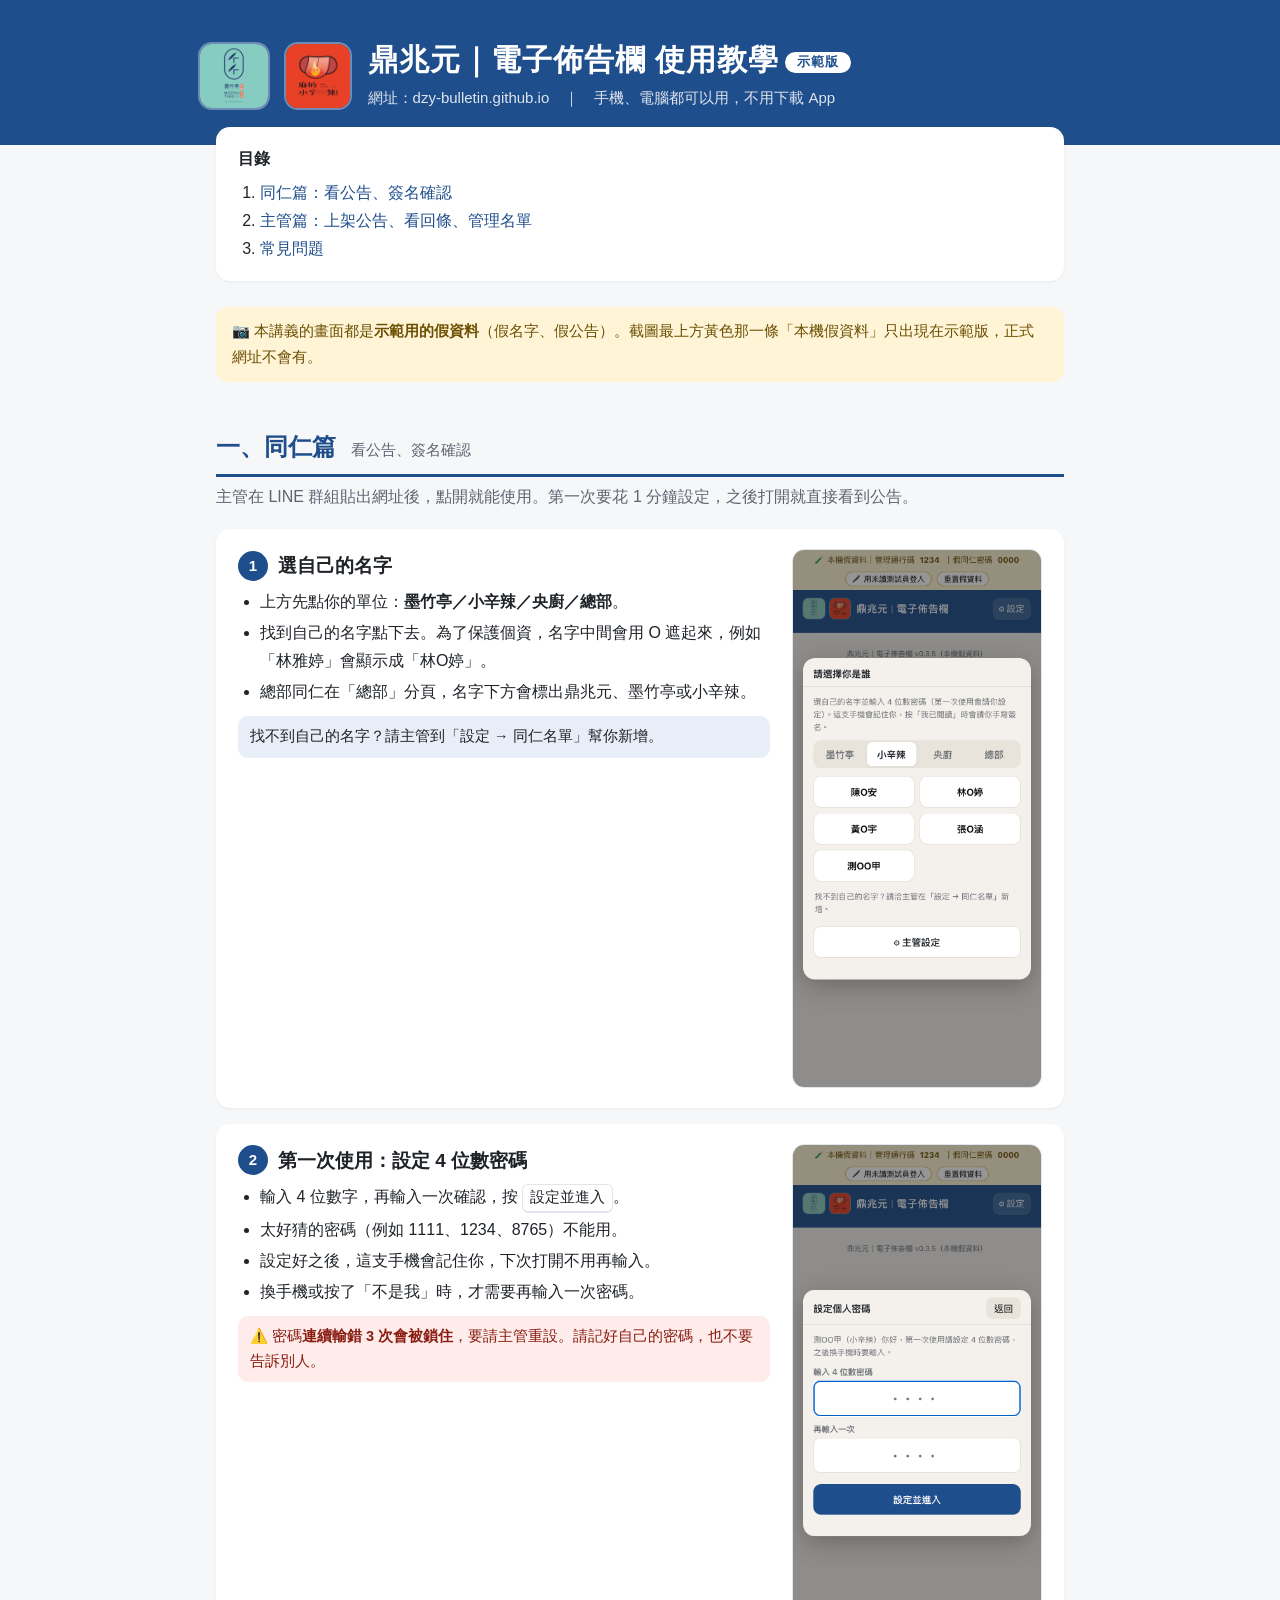
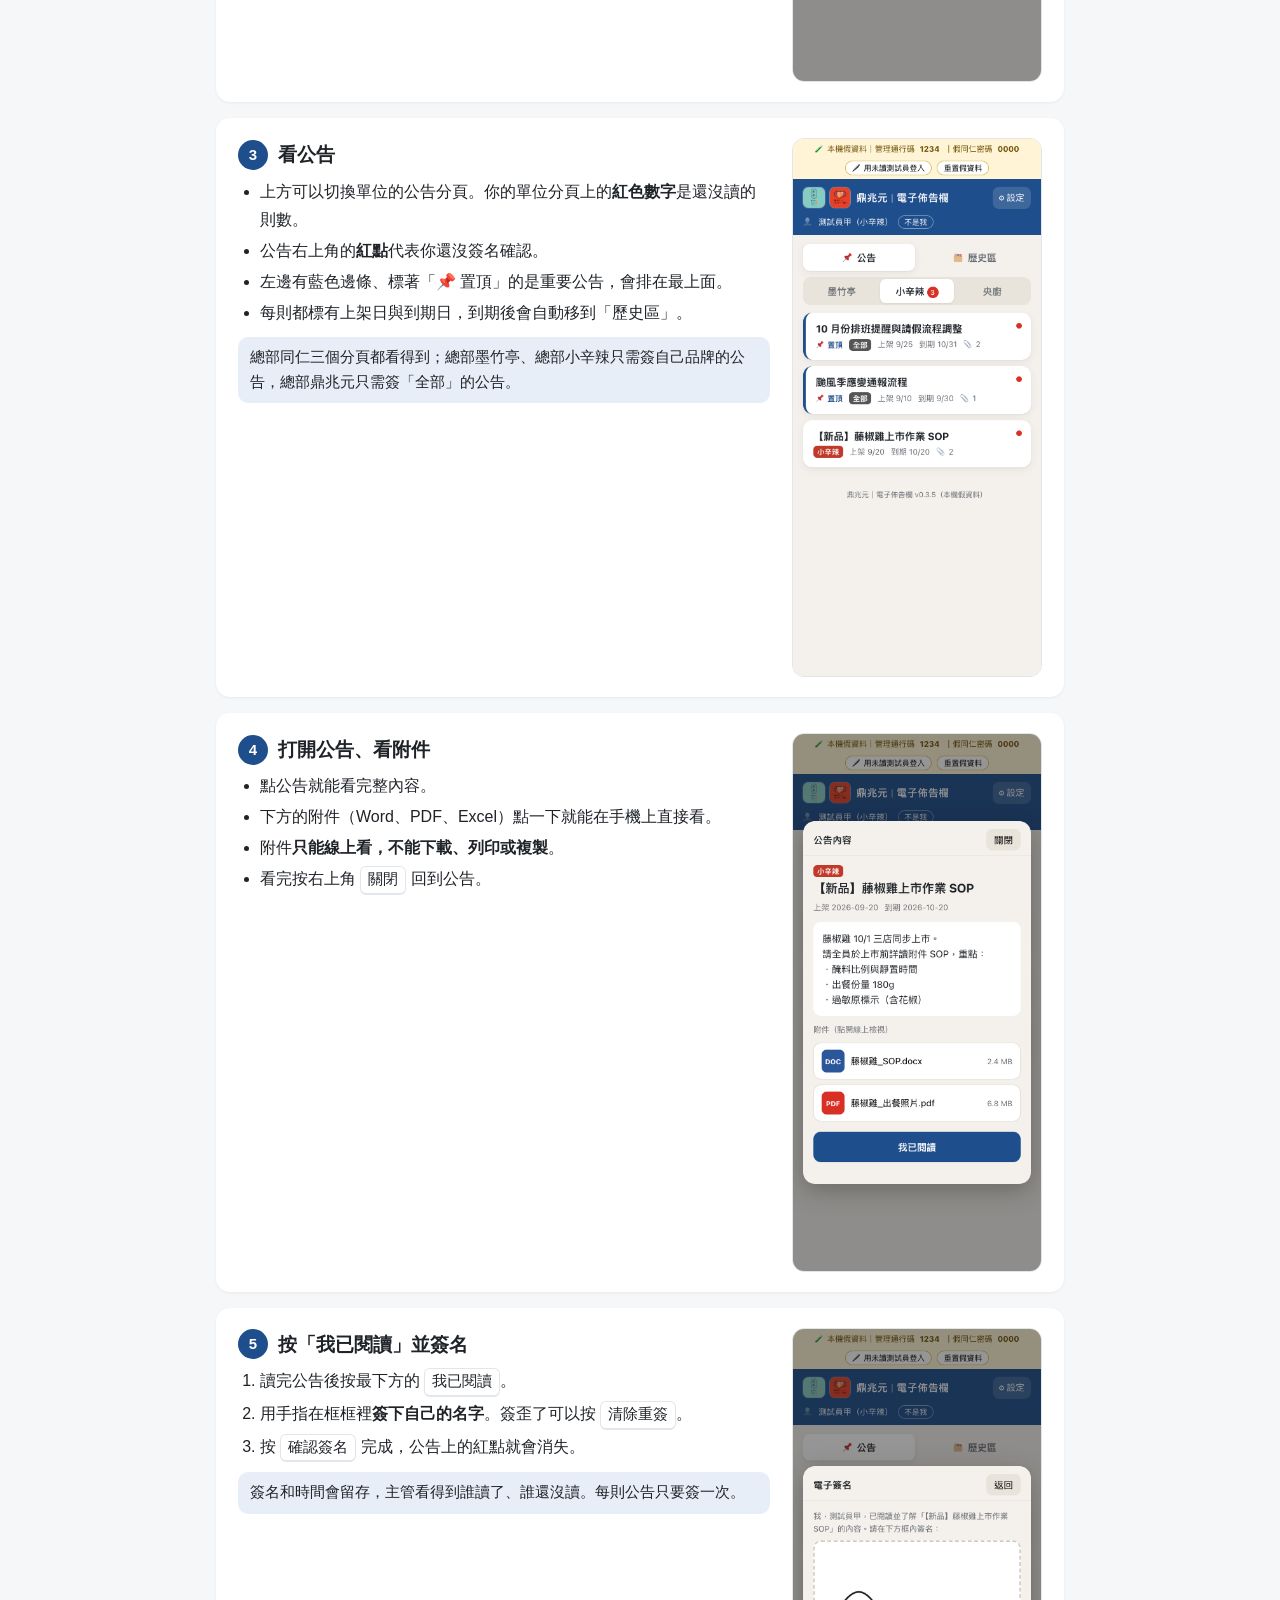
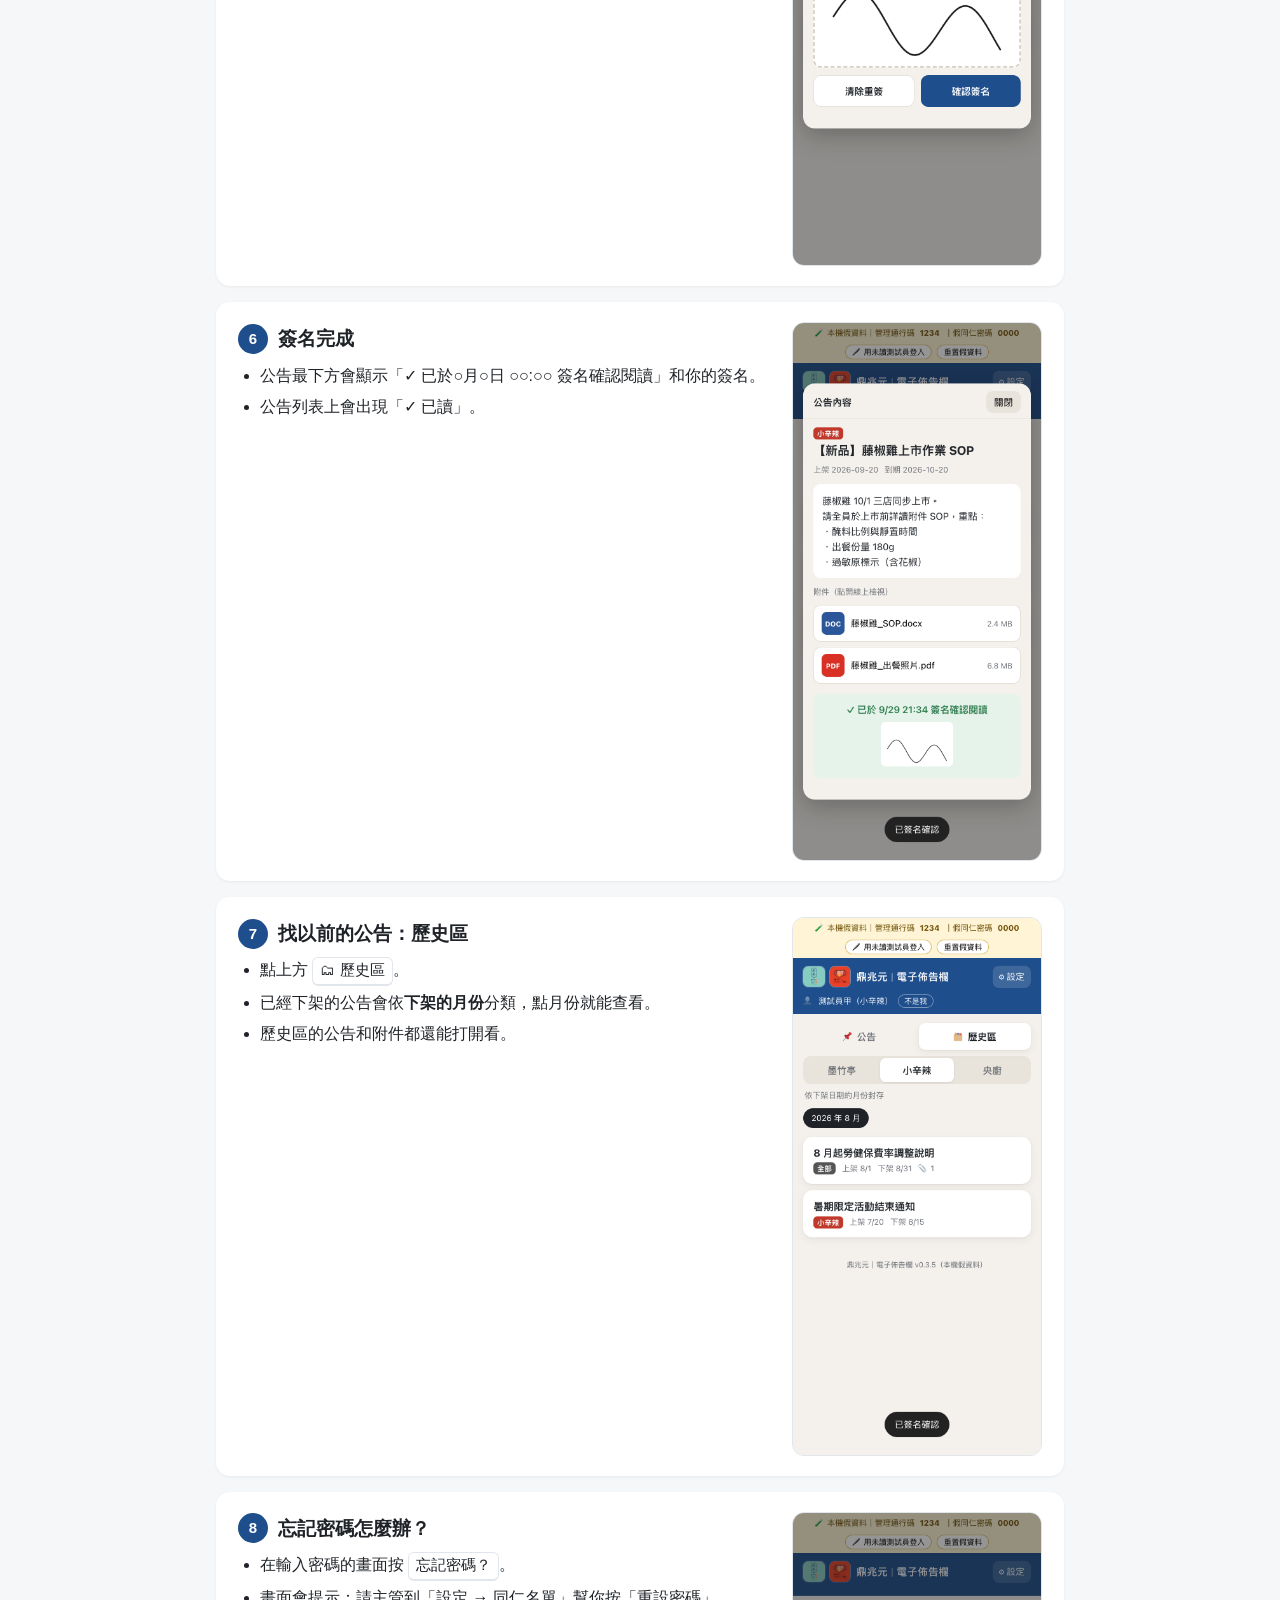
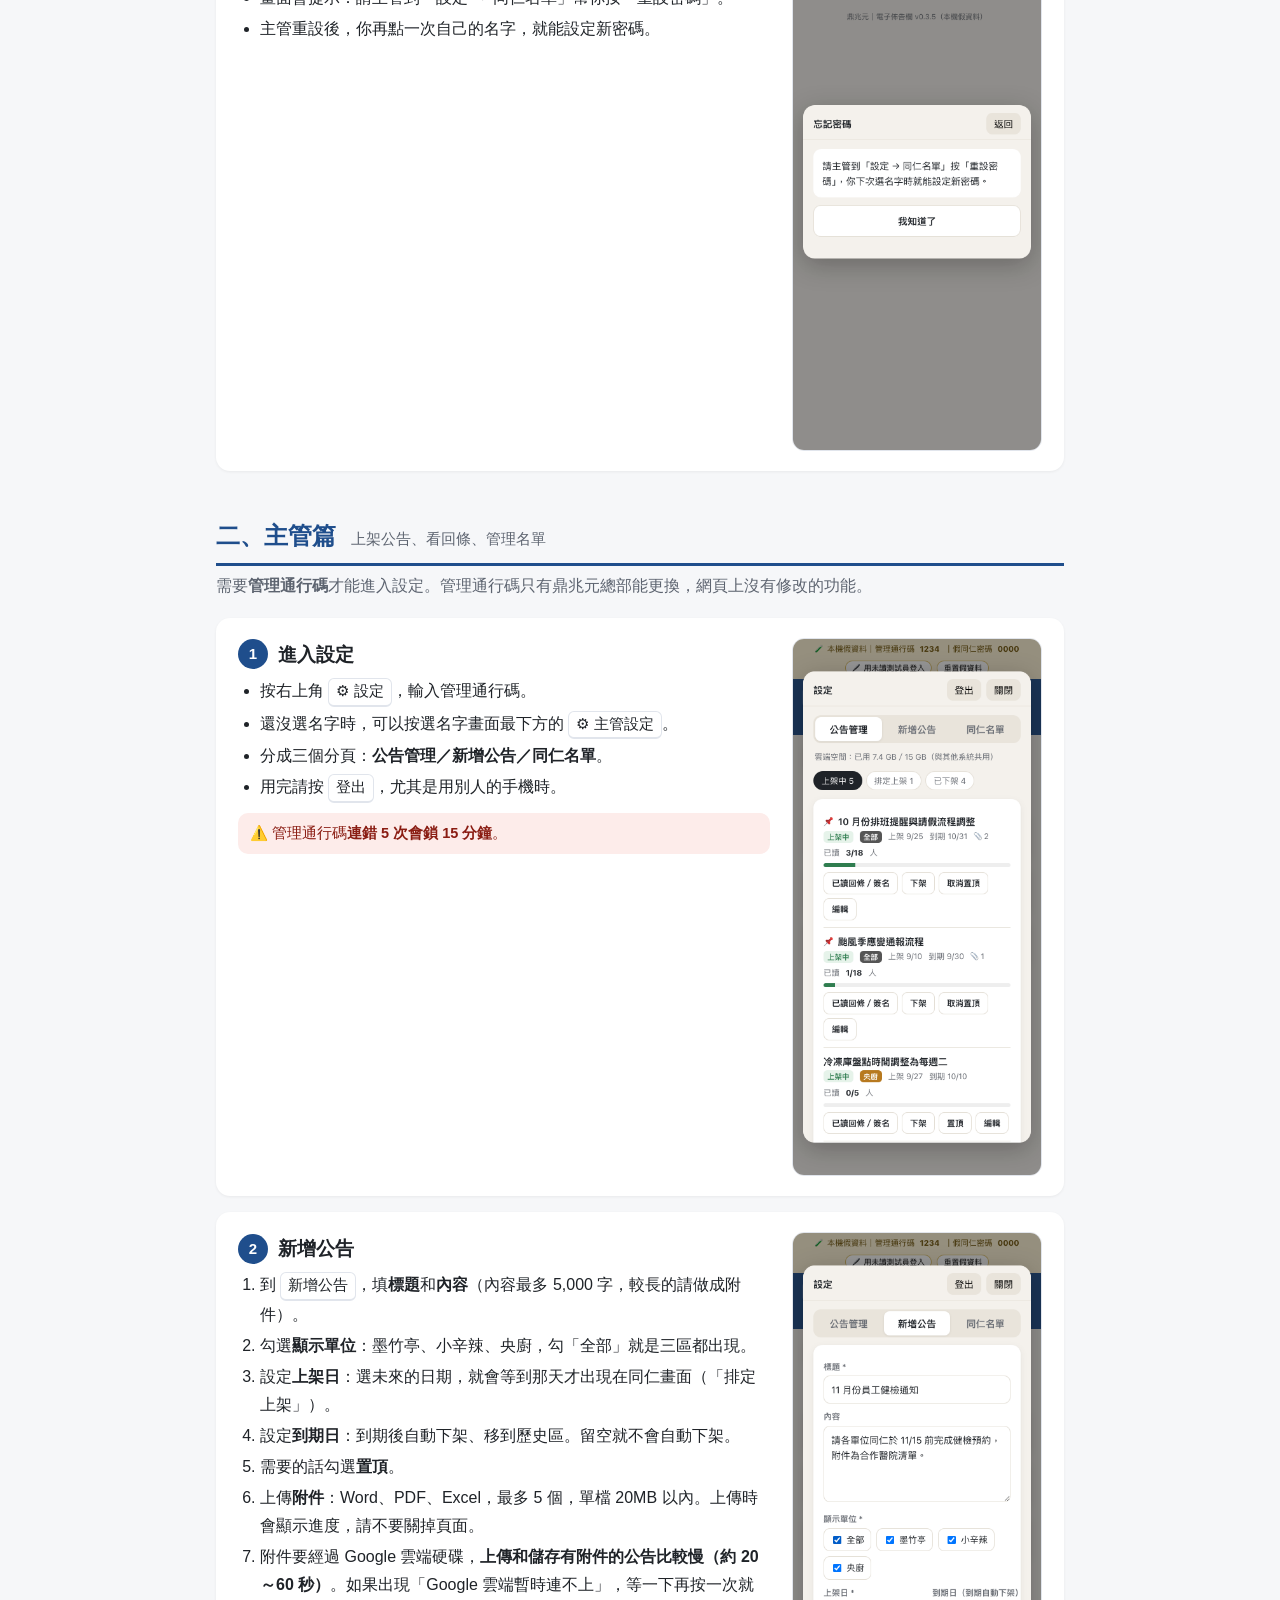
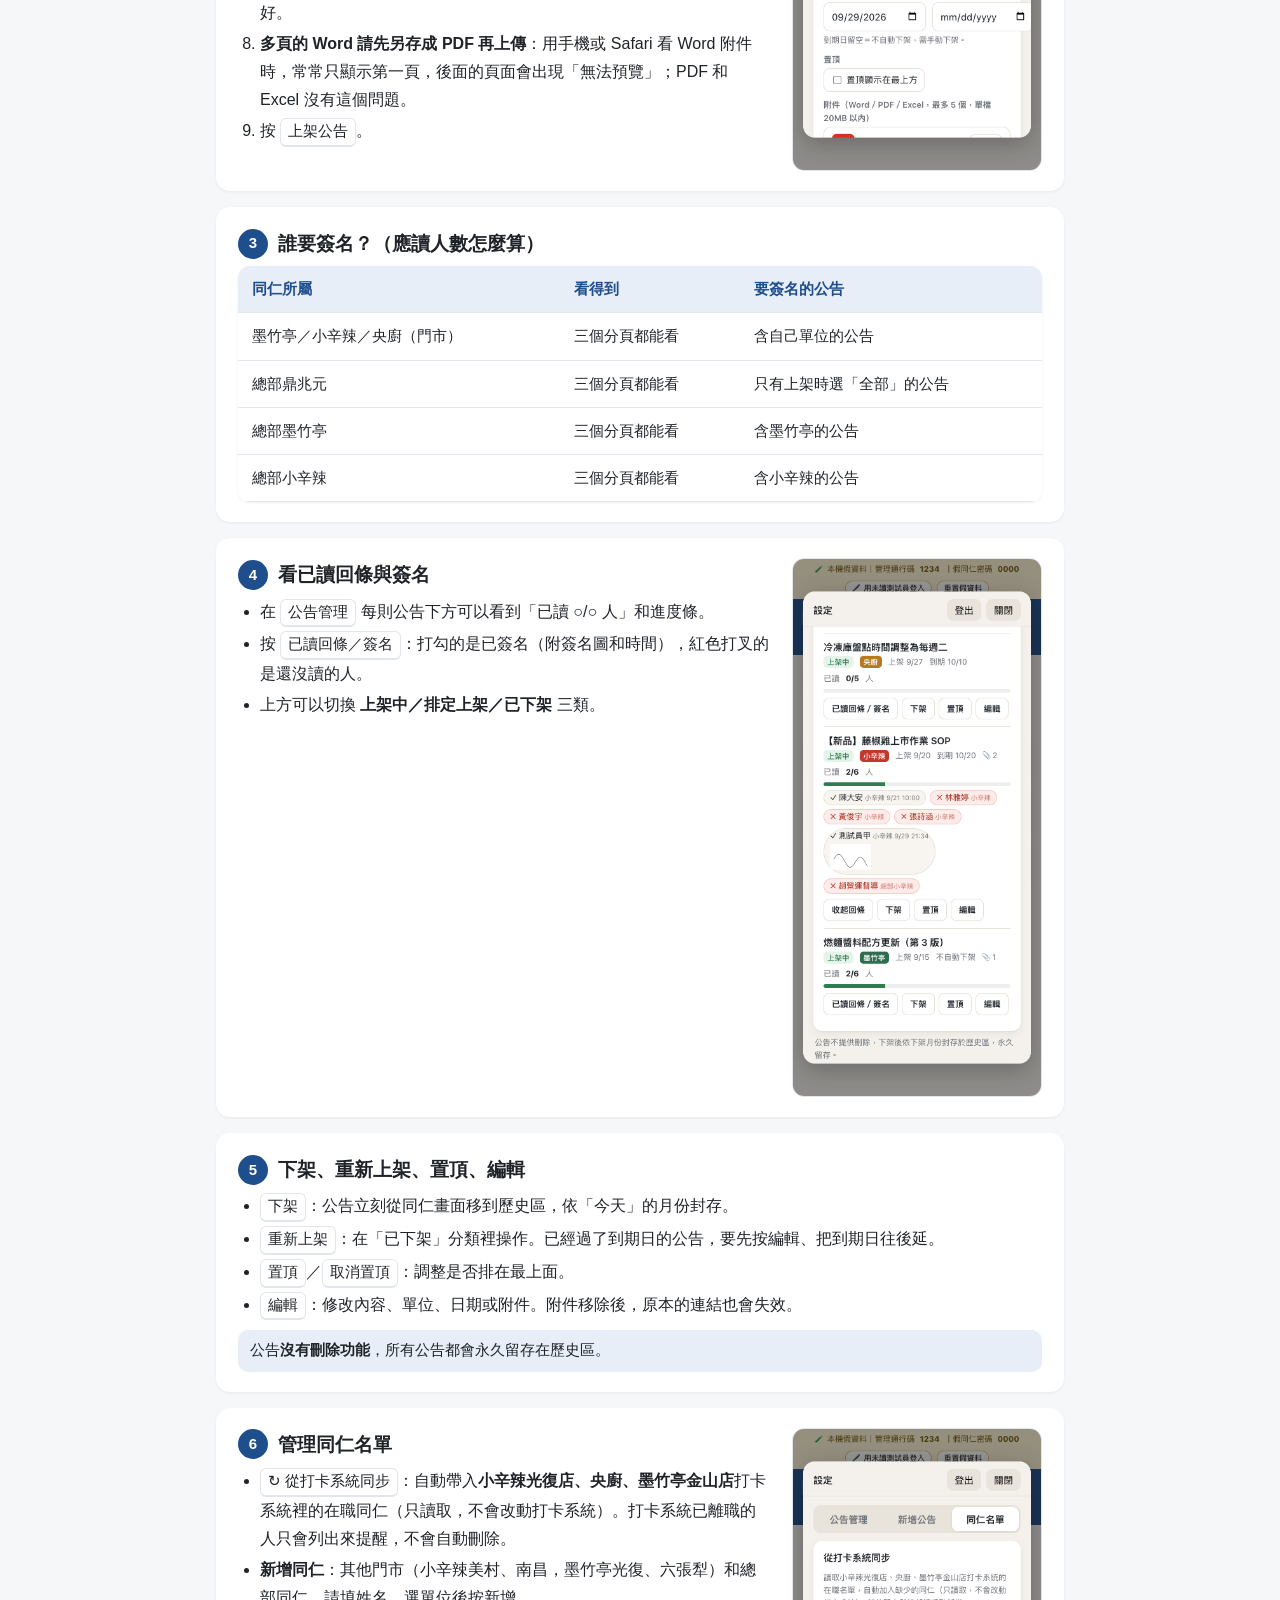
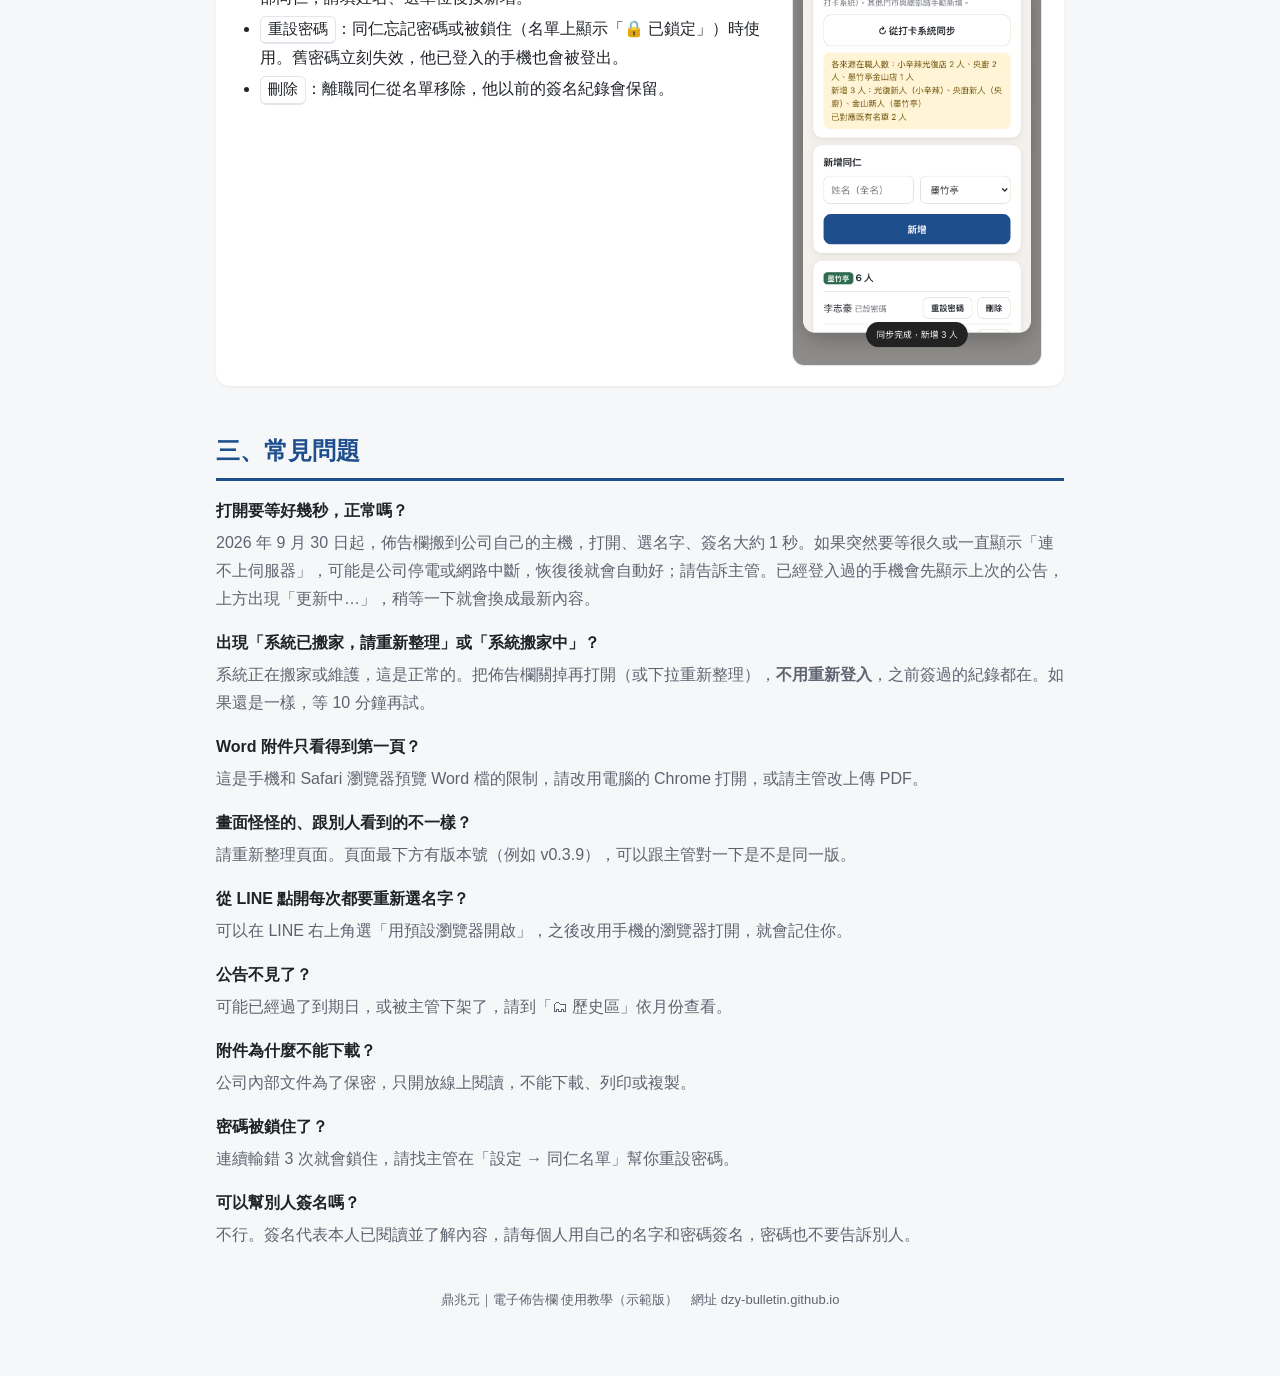
==== commit 5d51481b: "文件：教學講義補切換後說明（附件較慢、Word 請轉 PDF、系統已搬家）；規劃標已實施、進度檔補上線紀錄（#11） Co-Authored-By: Claude Opus 5.5 <noreply@" ====
--- a/guide.html
+++ b/guide.html
@@ -187,6 +187,8 @@
     <li>設定<b>到期日</b>：到期後自動下架、移到歷史區。留空就不會自動下架。</li>
     <li>需要的話勾選<b>置頂</b>。</li>
     <li>上傳<b>附件</b>：Word、PDF、Excel，最多 5 個，單檔 20MB 以內。上傳時會顯示進度，請不要關掉頁面。</li>
+    <li>附件要經過 Google 雲端硬碟，<b>上傳和儲存有附件的公告比較慢（約 20～60 秒）</b>。如果出現「Google 雲端暫時連不上」，等一下再按一次就好。</li>
+    <li><b>多頁的 Word 請先另存成 PDF 再上傳</b>：用手機或 Safari 看 Word 附件時，常常只顯示第一頁，後面的頁面會出現「無法預覽」；PDF 和 Excel 沒有這個問題。</li>
     <li>按 <kbd>上架公告</kbd>。</li>
   </ol>
 </div><img src="docs/screens/14-設定-新增公告.png" alt="新增公告畫面"></section>
@@ -236,7 +238,11 @@
 <h2 id="faq">三、常見問題</h2>
 <dl class="faq">
   <dt>打開要等好幾秒，正常嗎？</dt>
-  <dd>正常。系統架在 Google 的雲端服務上，偶爾第一次打開要等 5～20 秒，之後就快了。已經登入過的手機會先顯示上次的公告，上方出現「更新中…」，稍等一下就會換成最新內容。</dd>
+  <dd>2026 年 9 月 30 日起，佈告欄搬到公司自己的主機，打開、選名字、簽名大約 1 秒。如果突然要等很久或一直顯示「連不上伺服器」，可能是公司停電或網路中斷，恢復後就會自動好；請告訴主管。已經登入過的手機會先顯示上次的公告，上方出現「更新中…」，稍等一下就會換成最新內容。</dd>
+  <dt>出現「系統已搬家，請重新整理」或「系統搬家中」？</dt>
+  <dd>系統正在搬家或維護，這是正常的。把佈告欄關掉再打開（或下拉重新整理），<b>不用重新登入</b>，之前簽過的紀錄都在。如果還是一樣，等 10 分鐘再試。</dd>
+  <dt>Word 附件只看得到第一頁？</dt>
+  <dd>這是手機和 Safari 瀏覽器預覽 Word 檔的限制，請改用電腦的 Chrome 打開，或請主管改上傳 PDF。</dd>
   <dt>畫面怪怪的、跟別人看到的不一樣？</dt>
   <dd>請重新整理頁面。頁面最下方有版本號（例如 v0.3.9），可以跟主管對一下是不是同一版。</dd>
   <dt>從 LINE 點開每次都要重新選名字？</dt>
